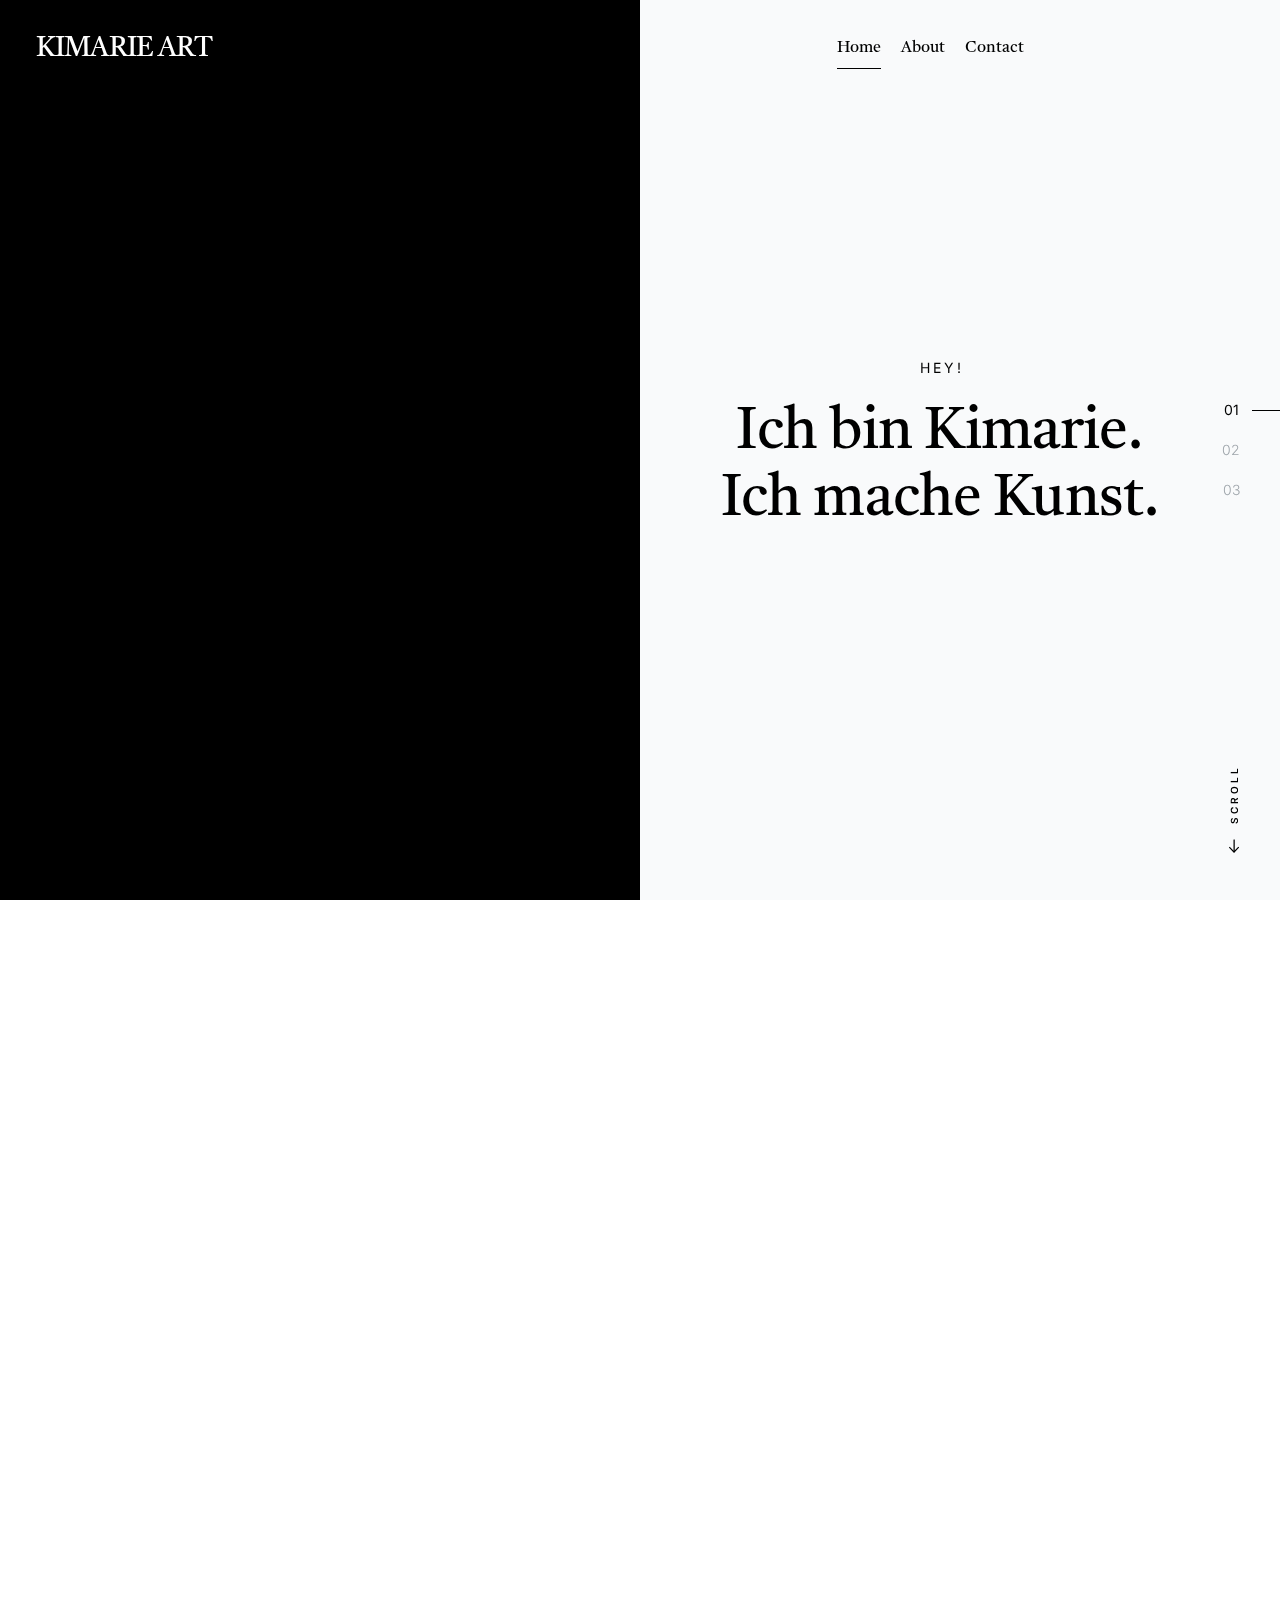
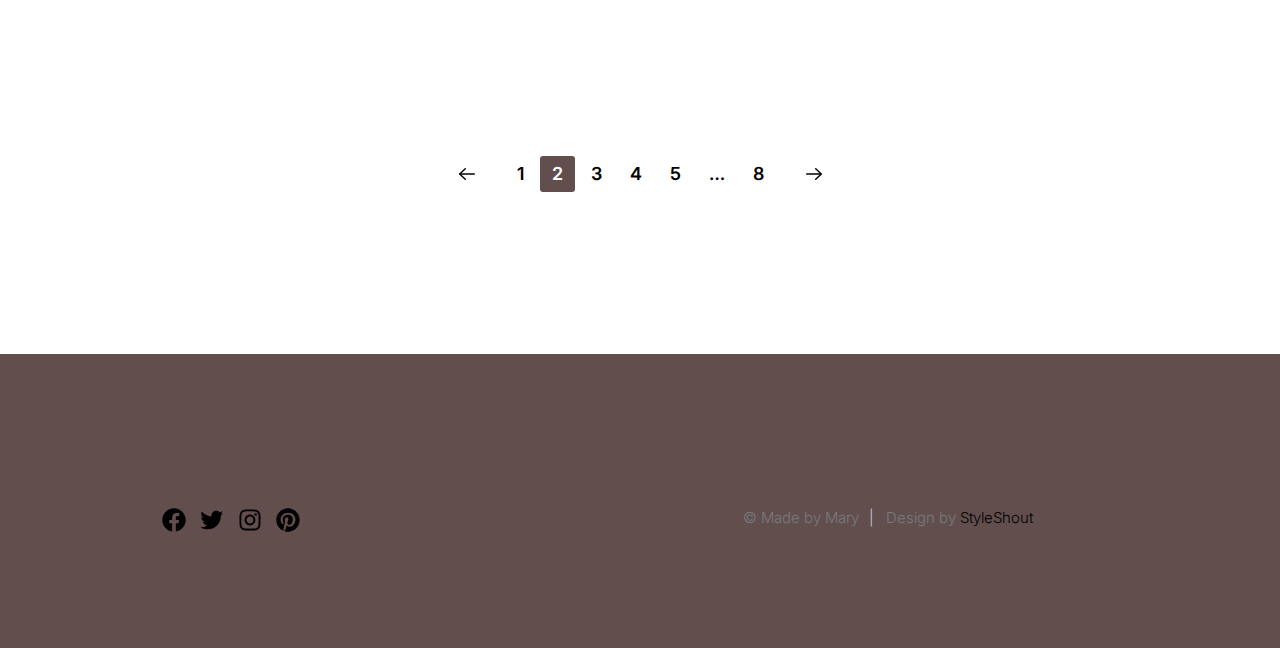
==== index.html @ 153e6ef3 "Initial commit" ====
<!DOCTYPE html>
<html lang="en" class="no-js" >
<head>

    <meta charset="utf-8">
    <meta name="viewport" content="width=device-width, initial-scale=1">
    <title>Kimarie art</title>

    <script>
        document.documentElement.classList.remove('no-js');
        document.documentElement.classList.add('js');
    </script>

    <!-- CSS -->
    <link rel="stylesheet" href="css/vendor.css">
    <link rel="stylesheet" href="css/styles.css">

    <!-- favicons -->
    <link rel="shortcut icon" type="image/x-icon" href="favicon.ico">
    <link rel="apple-touch-icon" sizes="180x180" href="apple-touch-icon.png">
    <link rel="icon" type="image/png" sizes="32x32" href="favicon-32x32.png">
    <link rel="icon" type="image/png" sizes="16x16" href="favicon-16x16.png">
    <link rel="manifest" href="site.webmanifest">

</head>


<body id="top">


    <!-- preloader -->
    <div id="preloader">
        <div id="loader" class="dots-fade">
            <div></div>
            <div></div>
            <div></div>
        </div>
    </div>


    <!-- page wrap  -->
 <div id="page" class="s-pagewrap ss-home"> 


        <!-- # site header   -->
        <header id="masthead" class="s-header">

            <div class="s-header__branding">
                <p class="site-title">
                    <a href="index.html" rel="home">KIMARIE ART</a>
                </p>
            </div>

            <div class="row s-header__navigation">

                <nav class="s-header__nav-wrap">
    
                    <h3 class="s-header__nav-heading">Navigate to</h3>
    
                    <ul class="s-header__nav">
                        <li class="current-menu-item"><a href="index.html" title="">Home</a></li>
                        <li><a href="about.html" title="">About</a></li>
                        <li><a href="contact.html" title="">Contact</a></li>
                    </ul> <!-- end s-header__nav -->

                </nav> <!-- end s-header__nav-wrap -->
    
            </div> <!-- end s-header__navigation -->



            <a class="s-header__menu-toggle" href="#0"><span>Menu</span></a>

        </header> <!-- end s-header -->


        <!-- # site-content
        ================================================== -->
        <section id="content" class="s-content">


            <!-- hero -->
            <div class="hero">

                <div class="hero__slider swiper-container">

                    <div class="swiper-wrapper">
                        <article class="hero__slide swiper-slide">
                            <div class="hero__entry-image" style="background-image: url('images/main-home.jpg');"></div>
                            <div class="hero__entry-text">
                                <div class="hero__entry-text-inner">
                                    <div class="hero__entry-meta">
                                        <span class="cat-links">
                                            <a href="category.html">hey!</a>
                                        </span>
                                    </div>
                                    <h2 class="hero__entry-title">
                                        <a href="single-standard.html">
                                            Ich bin Kimarie. Ich mache Kunst.
                                        </a>
                                    </h2>
                                </div>
                            </div>
                        </article>
                        <article class="hero__slide swiper-slide">
                            <div class="hero__entry-image" style="background-image: url('images/main-home.jpg');"></div>
                            <div class="hero__entry-text">
                                <div class="hero__entry-text-inner">
                                    <div class="hero__entry-meta">
                                        <span class="cat-links">
                                            <a href="category.html">hey!</a>
                                        </span>
                                    </div>
                                    <h2 class="hero__entry-title">
                                        <a href="single-standard.html">
                                            I am Kimarie. <br> I do art.
                                        </a>
                                    </h2>
                                    <!-- <p class="hero__entry-desc">
                                    Voluptas harum sequi rerum quasi quisquam. Est tenetur ut doloribus in aliquid animi nostrum. Tempora 
                                    quibusdam ad nulla. Quis autem possimus dolores est est fugiat saepe vel aut. Earum consequatur.
                                    </p>
                                    <a class="hero__more-link" href="single-standard.html">Read More</a> -->
                                </div>
                            </div>
                        </article>
                        <article class="hero__slide swiper-slide">
                            <div class="hero__entry-image" style="background-image: url('images/main-home.jpg');"></div>
                            <div class="hero__entry-text">
                                <div class="hero__entry-text-inner">
                                    <div class="hero__entry-meta">
                                        <span class="cat-links">
                                            <a href="category.html">Bonjour!</a>
                                        </span>
                                    </div>
                                    <h2 class="hero__entry-title">
                                        <a href="single-standard.html">
                                            Je suis Kimie. <br> Je suis un artiste
                                        </a>
                                    </h2>
                                    <!-- <p class="hero__entry-desc">
                                    Quasi consequatur quia excepturi ullam velit. Repellat velit vel occaecati neque perspiciatis quibusdam nulla. 
                                    Unde et earum. Nostrum nulla optio debitis odio modi. Quis autem possimus dolores est est fugiat saepe vel aut.
                                    </p>
                                    <a class="hero__more-link" href="single-standard.html">Read More</a> -->
                                </div>
                            </div>
                        </article>
                    </div> <!-- swiper-wrapper -->

                    <div class="swiper-pagination"></div>
    
                </div> <!-- end hero slider -->

                <a href="#bricks" class="hero__scroll-down smoothscroll">
                    <svg width="24" height="24" fill="none" viewBox="0 0 24 24">
                        <path stroke="currentColor" stroke-linecap="round" stroke-linejoin="round" stroke-width="1.5" d="M10.25 6.75L4.75 12L10.25 17.25"></path>
                        <path stroke="currentColor" stroke-linecap="round" stroke-linejoin="round" stroke-width="1.5" d="M19.25 12H5"></path>
                    </svg>
                    <span>Scroll</span>
                </a>

            </div> <!-- end hero -->


            <!--  masonry -->
            <div id="bricks" class="bricks">

                <div class="masonry">

                    <div class="bricks-wrapper" data-animate-block>

                        <div class="grid-sizer"></div>

                        <article class="brick entry" data-animate-el>
        
                            <div class="entry__thumb">
                                <a href="single-standard.html" class="thumb-link">
                                    <img src="images/gallery/gallery-1.jpg" 
                                        alt="">
                                </a>
                            </div> <!-- end entry__thumb -->
        
                            <div class="entry__text">
                                <div class="entry__header">
                                    <h1 class="entry__title"><a href="single-standard.html"> Title</a></h1>
                                 </div>
                                <a class="entry__more-link" href="#0">Country, materials, year</a>
                            </div> <!-- end entry__text -->
                        
                        </article> <!-- end article -->


                    </div> <!-- end bricks-wrapper -->

                </div> <!-- end masonry-->


                <!-- pagination -->
                <div class="row pagination">
                    <div class="column lg-12">
                        <nav class="pgn">
                            <ul>
                                <li>
                                    <a class="pgn__prev" href="#0">
                                        <svg width="24" height="24" fill="none" viewBox="0 0 24 24">
                                            <path stroke="currentColor" stroke-linecap="round" stroke-linejoin="round" stroke-width="1.5" d="M10.25 6.75L4.75 12L10.25 17.25"></path>
                                            <path stroke="currentColor" stroke-linecap="round" stroke-linejoin="round" stroke-width="1.5" d="M19.25 12H5"></path>
                                        </svg>
                                    </a>
                                </li>
                                <li><a class="pgn__num" href="#0">1</a></li>
                                <li><span class="pgn__num current">2</span></li>
                                <li><a class="pgn__num" href="#0">3</a></li>
                                <li><a class="pgn__num" href="#0">4</a></li>
                                <li><a class="pgn__num" href="#0">5</a></li>
                                <li><span class="pgn__num dots">…</span></li>
                                <li><a class="pgn__num" href="#0">8</a></li>
                                <li>
                                    <a class="pgn__next" href="#0">
                                        <svg width="24" height="24" fill="none" viewBox="0 0 24 24">
                                            <path stroke="currentColor" stroke-linecap="round" stroke-linejoin="round" stroke-width="1.5" d="M13.75 6.75L19.25 12L13.75 17.25"></path>
                                            <path stroke="currentColor" stroke-linecap="round" stroke-linejoin="round" stroke-width="1.5" d="M19 12H4.75"></path>
                                        </svg>
                                    </a>
                                </li>
                            </ul>
                        </nav> <!-- end pgn -->
                    </div> <!-- end column -->
                </div> <!-- end pagination -->

            </div> <!-- end bricks -->
        </section> <!-- end s-content -->


        <!-- # site-footer
        ================================================== -->
        <footer id="colophon" class="s-footer">
            <div class="row s-footer__bottom">

                <div class="column lg-7 md-6 tab-12">
                    <ul class="s-footer__social">
                        <li>
                            <a href="#0">
                                <svg xmlns="http://www.w3.org/2000/svg" width="24" height="24" viewBox="0 0 24 24" style="fill: rgba(0, 0, 0, 1);transform: ;msFilter:;"><path d="M12.001 2.002c-5.522 0-9.999 4.477-9.999 9.999 0 4.99 3.656 9.126 8.437 9.879v-6.988h-2.54v-2.891h2.54V9.798c0-2.508 1.493-3.891 3.776-3.891 1.094 0 2.24.195 2.24.195v2.459h-1.264c-1.24 0-1.628.772-1.628 1.563v1.875h2.771l-.443 2.891h-2.328v6.988C18.344 21.129 22 16.992 22 12.001c0-5.522-4.477-9.999-9.999-9.999z"></path></svg>
                                <span class="u-screen-reader-text">Facebook</span>
                            </a>
                        </li>
                        <li>
                            <a href="#0">
                                <svg xmlns="http://www.w3.org/2000/svg" width="24" height="24" viewBox="0 0 24 24" style="fill:rgba(0, 0, 0, 1);transform:;-ms-filter:"><path d="M19.633,7.997c0.013,0.175,0.013,0.349,0.013,0.523c0,5.325-4.053,11.461-11.46,11.461c-2.282,0-4.402-0.661-6.186-1.809 c0.324,0.037,0.636,0.05,0.973,0.05c1.883,0,3.616-0.636,5.001-1.721c-1.771-0.037-3.255-1.197-3.767-2.793 c0.249,0.037,0.499,0.062,0.761,0.062c0.361,0,0.724-0.05,1.061-0.137c-1.847-0.374-3.23-1.995-3.23-3.953v-0.05 c0.537,0.299,1.16,0.486,1.82,0.511C3.534,9.419,2.823,8.184,2.823,6.787c0-0.748,0.199-1.434,0.548-2.032 c1.983,2.443,4.964,4.04,8.306,4.215c-0.062-0.3-0.1-0.611-0.1-0.923c0-2.22,1.796-4.028,4.028-4.028 c1.16,0,2.207,0.486,2.943,1.272c0.91-0.175,1.782-0.512,2.556-0.973c-0.299,0.935-0.936,1.721-1.771,2.22 c0.811-0.088,1.597-0.312,2.319-0.624C21.104,6.712,20.419,7.423,19.633,7.997z"></path></svg>
                                <span class="u-screen-reader-text">Twitter</span>
                            </a>
                        </li>
                        <li>
                            <a href="#0">
                                <svg xmlns="http://www.w3.org/2000/svg" width="24" height="24" viewBox="0 0 24 24" style="fill:rgba(0, 0, 0, 1);transform:;-ms-filter:"><path d="M11.999,7.377c-2.554,0-4.623,2.07-4.623,4.623c0,2.554,2.069,4.624,4.623,4.624c2.552,0,4.623-2.07,4.623-4.624 C16.622,9.447,14.551,7.377,11.999,7.377L11.999,7.377z M11.999,15.004c-1.659,0-3.004-1.345-3.004-3.003 c0-1.659,1.345-3.003,3.004-3.003s3.002,1.344,3.002,3.003C15.001,13.659,13.658,15.004,11.999,15.004L11.999,15.004z"></path><circle cx="16.806" cy="7.207" r="1.078"></circle><path d="M20.533,6.111c-0.469-1.209-1.424-2.165-2.633-2.632c-0.699-0.263-1.438-0.404-2.186-0.42 c-0.963-0.042-1.268-0.054-3.71-0.054s-2.755,0-3.71,0.054C7.548,3.074,6.809,3.215,6.11,3.479C4.9,3.946,3.945,4.902,3.477,6.111 c-0.263,0.7-0.404,1.438-0.419,2.186c-0.043,0.962-0.056,1.267-0.056,3.71c0,2.442,0,2.753,0.056,3.71 c0.015,0.748,0.156,1.486,0.419,2.187c0.469,1.208,1.424,2.164,2.634,2.632c0.696,0.272,1.435,0.426,2.185,0.45 c0.963,0.042,1.268,0.055,3.71,0.055s2.755,0,3.71-0.055c0.747-0.015,1.486-0.157,2.186-0.419c1.209-0.469,2.164-1.424,2.633-2.633 c0.263-0.7,0.404-1.438,0.419-2.186c0.043-0.962,0.056-1.267,0.056-3.71s0-2.753-0.056-3.71C20.941,7.57,20.801,6.819,20.533,6.111z M19.315,15.643c-0.007,0.576-0.111,1.147-0.311,1.688c-0.305,0.787-0.926,1.409-1.712,1.711c-0.535,0.199-1.099,0.303-1.67,0.311 c-0.95,0.044-1.218,0.055-3.654,0.055c-2.438,0-2.687,0-3.655-0.055c-0.569-0.007-1.135-0.112-1.669-0.311 c-0.789-0.301-1.414-0.923-1.719-1.711c-0.196-0.534-0.302-1.099-0.311-1.669c-0.043-0.95-0.053-1.218-0.053-3.654 c0-2.437,0-2.686,0.053-3.655c0.007-0.576,0.111-1.146,0.311-1.687c0.305-0.789,0.93-1.41,1.719-1.712 c0.534-0.198,1.1-0.303,1.669-0.311c0.951-0.043,1.218-0.055,3.655-0.055c2.437,0,2.687,0,3.654,0.055 c0.571,0.007,1.135,0.112,1.67,0.311c0.786,0.303,1.407,0.925,1.712,1.712c0.196,0.534,0.302,1.099,0.311,1.669 c0.043,0.951,0.054,1.218,0.054,3.655c0,2.436,0,2.698-0.043,3.654H19.315z"></path></svg>
                                <span class="u-screen-reader-text">Instagram</span>
                            </a>
                        </li>
                        <li>
                            <a href="#0">
                                <svg xmlns="http://www.w3.org/2000/svg" width="24" height="24" viewBox="0 0 24 24" style="fill: rgba(0, 0, 0, 1);transform: ;msFilter:;"><path d="M11.99 2C6.472 2 2 6.473 2 11.99c0 4.232 2.633 7.85 6.35 9.306-.088-.79-.166-2.006.034-2.868.182-.78 1.172-4.966 1.172-4.966s-.299-.599-.299-1.484c0-1.388.805-2.425 1.808-2.425.853 0 1.264.64 1.264 1.407 0 .858-.546 2.139-.827 3.327-.235.994.499 1.805 1.479 1.805 1.775 0 3.141-1.872 3.141-4.575 0-2.392-1.719-4.064-4.173-4.064-2.843 0-4.512 2.132-4.512 4.335 0 .858.331 1.779.744 2.28a.3.3 0 0 1 .069.286c-.076.315-.245.994-.277 1.133-.044.183-.145.222-.335.134-1.247-.581-2.027-2.405-2.027-3.871 0-3.151 2.289-6.045 6.601-6.045 3.466 0 6.159 2.469 6.159 5.77 0 3.444-2.171 6.213-5.184 6.213-1.013 0-1.964-.525-2.29-1.146l-.623 2.374c-.225.868-.834 1.956-1.241 2.62a10 10 0 0 0 2.958.445c5.517 0 9.99-4.473 9.99-9.99S17.507 2 11.99 2"></path></svg>
                                <span class="u-screen-reader-text">Pinterest</span>
                            </a>
                        </li>
                    </ul>
                </div>
                <div class="column lg-5 md-6 tab-12">
                    <div class="ss-copyright">
                        <span>© Made by Mary</span> 
                        <span>Design by <a href="https://www.styleshout.com/">StyleShout</a></span>
                    </div>
                </div>

            </div> <!-- end s-footer__bottom -->
           
            <div class="ss-go-top">
                <a class="smoothscroll" title="Back to Top" href="#top">
                    <svg width="24" height="24" fill="none" viewBox="0 0 24 24">
                        <path stroke="currentColor" stroke-linecap="round" stroke-linejoin="round" stroke-width="1.5" d="M17.25 10.25L12 4.75L6.75 10.25"/>
                        <path stroke="currentColor" stroke-linecap="round" stroke-linejoin="round" stroke-width="1.5" d="M12 19.25V5.75"/>
                    </svg>
                </a>
            </div> <!-- end ss-go-top -->

        </footer><!-- end s-footer -->


    <!-- Java Script
    ================================================== -->
    <script src="js/plugins.js"></script>
    <script src="js/main.js"></script>

</body>
</html>
---- css/vendor.css ----
/* ===================================================================
 * Spurgeon Third-party Stylesheets
 * Template Ver. 1.0.0
 * 08-16-2021
 * -------------------------------------------------------------------
 *
 * TOC:
 * # PrismJS
 * # Swiper 
 *
 * ------------------------------------------------------------------- */


/* ===================================================================
 * # PrismJS 1.20.0
 *   https://prismjs.com/download.html#themes=prism-okaidia&languages=markup+css+clike+javascript+markup-templating+php 
 *   
 *   okaidia theme for JavaScript, CSS and HTML
 *   Loosely based on Monokai textmate theme by http://www.monokai.nl/
 *   @author ocodia
 * ------------------------------------------------------------------- */
code[class*="language-"],
pre[class*="language-"] {
    color           : #f8f8f2;
    background      : none;
    text-shadow     : 0 1px rgba(0, 0, 0, 0.3);
    font-family     : var(--font-mono);
    font-size       : calc(var(--text-size) * 0.9444);
    text-align      : left;
    white-space     : pre;
    word-spacing    : normal;
    word-break      : normal;
    word-wrap       : normal;
    line-height     : var(--vspace-1);
    -moz-tab-size   : 4;
    -o-tab-size     : 4;
    tab-size        : 4;
    -webkit-hyphens : none;
    -moz-hyphens    : none;
    -ms-hyphens     : none;
    hyphens         : none;
}

/* Code blocks */
pre[class*="language-"] {
    padding  : var(--vspace-0_5) 0 var(--vspace-1);
    margin   : var(--vspace-1) 0;
    overflow : auto;
}

:not(pre)>code[class*="language-"],
pre[class*="language-"] {
    background : #272822;
}

/* Inline code */
:not(pre)>code[class*="language-"] {
    padding     : .1em;
    white-space : normal;
}

.token.comment,
.token.prolog,
.token.doctype,
.token.cdata {
    color : slategray;
}

.token.punctuation {
    color : #f8f8f2;
}

.token.namespace {
    opacity : .7;
}

.token.property,
.token.tag,
.token.constant,
.token.symbol,
.token.deleted {
    color : #f92672;
}

.token.boolean,
.token.number {
    color : #ae81ff;
}

.token.selector,
.token.attr-name,
.token.string,
.token.char,
.token.builtin,
.token.inserted {
    color : #a6e22e;
}

.token.operator,
.token.entity,
.token.url,
.language-css .token.string,
.style .token.string,
.token.variable {
    color : #f8f8f2;
}

.token.atrule,
.token.attr-value,
.token.function,
.token.class-name {
    color : #e6db74;
}

.token.keyword {
    color : #66d9ef;
}

.token.regex,
.token.important {
    color : #fd971f;
}

.token.important,
.token.bold {
    font-weight : bold;
}

.token.italic {
    font-style : italic;
}

.token.entity {
    cursor : help;
}


/* ===================================================================
 * # Swiper 6.4.5
 *   Most modern mobile touch slider and framework with hardware accelerated transitions
 *   https://swiperjs.com
 *
 *   Copyright 2014-2020 Vladimir Kharlampidi
 *
 *   Released under the MIT License
 *
 *   Released on: December 18, 2020
 * ------------------------------------------------------------------- */
@font-face {
    font-family : "swiper-icons";
    src         : url("data:application/font-woff;charset=utf-8;base64, [base64]//wADZ2x5ZgAAAywAAADMAAAD2MHtryVoZWFkAAABbAAAADAAAAA2E2+eoWhoZWEAAAGcAAAAHwAAACQC9gDzaG10eAAAAigAAAAZAAAArgJkABFsb2NhAAAC0AAAAFoAAABaFQAUGG1heHAAAAG8AAAAHwAAACAAcABAbmFtZQAAA/gAAAE5AAACXvFdBwlwb3N0AAAFNAAAAGIAAACE5s74hXjaY2BkYGAAYpf5Hu/j+W2+MnAzMYDAzaX6QjD6/4//Bxj5GA8AuRwMYGkAPywL13jaY2BkYGA88P8Agx4j+/8fQDYfA1AEBWgDAIB2BOoAeNpjYGRgYNBh4GdgYgABEMnIABJzYNADCQAACWgAsQB42mNgYfzCOIGBlYGB0YcxjYGBwR1Kf2WQZGhhYGBiYGVmgAFGBiQQkOaawtDAoMBQxXjg/wEGPcYDDA4wNUA2CCgwsAAAO4EL6gAAeNpj2M0gyAACqxgGNWBkZ2D4/wMA+xkDdgAAAHjaY2BgYGaAYBkGRgYQiAHyGMF8FgYHIM3DwMHABGQrMOgyWDLEM1T9/w8UBfEMgLzE////P/5//f/V/xv+r4eaAAeMbAxwIUYmIMHEgKYAYjUcsDAwsLKxc3BycfPw8jEQA/[base64]/uznmfPFBNODM2K7MTQ45YEAZqGP81AmGGcF3iPqOop0r1SPTaTbVkfUe4HXj97wYE+yNwWYxwWu4v1ugWHgo3S1XdZEVqWM7ET0cfnLGxWfkgR42o2PvWrDMBSFj/IHLaF0zKjRgdiVMwScNRAoWUoH78Y2icB/yIY09An6AH2Bdu/UB+yxopYshQiEvnvu0dURgDt8QeC8PDw7Fpji3fEA4z/PEJ6YOB5hKh4dj3EvXhxPqH/SKUY3rJ7srZ4FZnh1PMAtPhwP6fl2PMJMPDgeQ4rY8YT6Gzao0eAEA409DuggmTnFnOcSCiEiLMgxCiTI6Cq5DZUd3Qmp10vO0LaLTd2cjN4fOumlc7lUYbSQcZFkutRG7g6JKZKy0RmdLY680CDnEJ+UMkpFFe1RN7nxdVpXrC4aTtnaurOnYercZg2YVmLN/d/gczfEimrE/fs/bOuq29Zmn8tloORaXgZgGa78yO9/cnXm2BpaGvq25Dv9S4E9+5SIc9PqupJKhYFSSl47+Qcr1mYNAAAAeNptw0cKwkAAAMDZJA8Q7OUJvkLsPfZ6zFVERPy8qHh2YER+3i/BP83vIBLLySsoKimrqKqpa2hp6+jq6RsYGhmbmJqZSy0sraxtbO3sHRydnEMU4uR6yx7JJXveP7WrDycAAAAAAAH//wACeNpjYGRgYOABYhkgZgJCZgZNBkYGLQZtIJsFLMYAAAw3ALgAeNolizEKgDAQBCchRbC2sFER0YD6qVQiBCv/H9ezGI6Z5XBAw8CBK/m5iQQVauVbXLnOrMZv2oLdKFa8Pjuru2hJzGabmOSLzNMzvutpB3N42mNgZGBg4GKQYzBhYMxJLMlj4GBgAYow/P/PAJJhLM6sSoWKfWCAAwDAjgbRAAB42mNgYGBkAIIbCZo5IPrmUn0hGA0AO8EFTQAA") format("woff");
    font-weight : 400;
    font-style  : normal;
}

:root {
    --swiper-theme-color : #007aff;
}

.swiper-container {
    margin-left  : auto;
    margin-right : auto;
    position     : relative;
    overflow     : hidden;
    list-style   : none;
    padding      : 0;
    /* Fix of Webkit flickering */
    z-index      : 1;
}

.swiper-container-vertical>.swiper-wrapper {
    flex-direction : column;
}

.swiper-wrapper {
    position            : relative;
    width               : 100%;
    height              : 100%;
    z-index             : 1;
    display             : flex;
    transition-property : transform;
    box-sizing          : content-box;
}

.swiper-container-android .swiper-slide,
.swiper-wrapper {
    transform : translate3d(0px, 0, 0);
}

.swiper-container-multirow>.swiper-wrapper {
    flex-wrap : wrap;
}

.swiper-container-multirow-column>.swiper-wrapper {
    flex-wrap      : wrap;
    flex-direction : column;
}

.swiper-container-free-mode>.swiper-wrapper {
    transition-timing-function : ease-out;
    margin                     : 0 auto;
}

.swiper-slide {
    flex-shrink         : 0;
    width               : 100%;
    height              : 100%;
    position            : relative;
    transition-property : transform;
}

.swiper-slide-invisible-blank {
    visibility : hidden;
}

/* Auto Height */
.swiper-container-autoheight,
.swiper-container-autoheight .swiper-slide {
    height : auto;
}

.swiper-container-autoheight .swiper-wrapper {
    align-items         : flex-start;
    transition-property : transform, height;
}

/* 3D Effects */
.swiper-container-3d {
    perspective : 1200px;
}

.swiper-container-3d .swiper-wrapper,
.swiper-container-3d .swiper-slide,
.swiper-container-3d .swiper-slide-shadow-left,
.swiper-container-3d .swiper-slide-shadow-right,
.swiper-container-3d .swiper-slide-shadow-top,
.swiper-container-3d .swiper-slide-shadow-bottom,
.swiper-container-3d .swiper-cube-shadow {
    transform-style : preserve-3d;
}

.swiper-container-3d .swiper-slide-shadow-left,
.swiper-container-3d .swiper-slide-shadow-right,
.swiper-container-3d .swiper-slide-shadow-top,
.swiper-container-3d .swiper-slide-shadow-bottom {
    position       : absolute;
    left           : 0;
    top            : 0;
    width          : 100%;
    height         : 100%;
    pointer-events : none;
    z-index        : 10;
}

.swiper-container-3d .swiper-slide-shadow-left {
    background-image : linear-gradient(to left, rgba(0, 0, 0, 0.5), rgba(0, 0, 0, 0));
}

.swiper-container-3d .swiper-slide-shadow-right {
    background-image : linear-gradient(to right, rgba(0, 0, 0, 0.5), rgba(0, 0, 0, 0));
}

.swiper-container-3d .swiper-slide-shadow-top {
    background-image : linear-gradient(to top, rgba(0, 0, 0, 0.5), rgba(0, 0, 0, 0));
}

.swiper-container-3d .swiper-slide-shadow-bottom {
    background-image : linear-gradient(to bottom, rgba(0, 0, 0, 0.5), rgba(0, 0, 0, 0));
}

/* CSS Mode */
.swiper-container-css-mode>.swiper-wrapper {
    overflow           : auto;
    scrollbar-width    : none;
    /* For Firefox */
    -ms-overflow-style : none;
    /* For Internet Explorer and Edge */
}

.swiper-container-css-mode>.swiper-wrapper::-webkit-scrollbar {
    display : none;
}

.swiper-container-css-mode>.swiper-wrapper>.swiper-slide {
    scroll-snap-align : start start;
}

.swiper-container-horizontal.swiper-container-css-mode>.swiper-wrapper {
    scroll-snap-type : x mandatory;
}

.swiper-container-vertical.swiper-container-css-mode>.swiper-wrapper {
    scroll-snap-type : y mandatory;
}

:root {
    --swiper-navigation-size   : 44px;
    /*
    --swiper-navigation-color  : var(--swiper-theme-color);
    */
}

.swiper-button-prev,
.swiper-button-next {
    position        : absolute;
    top             : 50%;
    width           : calc(var(--swiper-navigation-size) / 44 * 27);
    height          : var(--swiper-navigation-size);
    margin-top      : calc(-1 * var(--swiper-navigation-size) / 2);
    z-index         : 10;
    cursor          : pointer;
    display         : flex;
    align-items     : center;
    justify-content : center;
    color           : var(--swiper-navigation-color, var(--swiper-theme-color));
}

.swiper-button-prev.swiper-button-disabled,
.swiper-button-next.swiper-button-disabled {
    opacity        : 0.35;
    cursor         : auto;
    pointer-events : none;
}

.swiper-button-prev:after,
.swiper-button-next:after {
    font-family    : swiper-icons;
    font-size      : var(--swiper-navigation-size);
    text-transform : none !important;
    letter-spacing : 0;
    text-transform : none;
    font-variant   : initial;
    line-height    : 1;
}

.swiper-button-prev,
.swiper-container-rtl .swiper-button-next {
    left  : 10px;
    right : auto;
}

.swiper-button-prev:after,
.swiper-container-rtl .swiper-button-next:after {
    content : "prev";
}

.swiper-button-next,
.swiper-container-rtl .swiper-button-prev {
    right : 10px;
    left  : auto;
}

.swiper-button-next:after,
.swiper-container-rtl .swiper-button-prev:after {
    content : "next";
}

.swiper-button-prev.swiper-button-white,
.swiper-button-next.swiper-button-white {
    --swiper-navigation-color : #ffffff;
}

.swiper-button-prev.swiper-button-black,
.swiper-button-next.swiper-button-black {
    --swiper-navigation-color : #000000;
}

.swiper-button-lock {
    display : none;
}

:root {
    /*
    --swiper-pagination-color: var(--swiper-theme-color);
    */
}

.swiper-pagination {
    position   : absolute;
    text-align : center;
    transition : 300ms opacity;
    transform  : translate3d(0, 0, 0);
    z-index    : 10;
}

.swiper-pagination.swiper-pagination-hidden {
    opacity : 0;
}

/* Common Styles */
.swiper-pagination-fraction,
.swiper-pagination-custom,
.swiper-container-horizontal>.swiper-pagination-bullets {
    bottom : 10px;
    left   : 0;
    width  : 100%;
}

/* Bullets */
.swiper-pagination-bullets-dynamic {
    overflow  : hidden;
    font-size : 0;
}

.swiper-pagination-bullets-dynamic .swiper-pagination-bullet {
    transform : scale(0.33);
    position  : relative;
}

.swiper-pagination-bullets-dynamic .swiper-pagination-bullet-active {
    transform : scale(1);
}

.swiper-pagination-bullets-dynamic .swiper-pagination-bullet-active-main {
    transform : scale(1);
}

.swiper-pagination-bullets-dynamic .swiper-pagination-bullet-active-prev {
    transform : scale(0.66);
}

.swiper-pagination-bullets-dynamic .swiper-pagination-bullet-active-prev-prev {
    transform : scale(0.33);
}

.swiper-pagination-bullets-dynamic .swiper-pagination-bullet-active-next {
    transform : scale(0.66);
}

.swiper-pagination-bullets-dynamic .swiper-pagination-bullet-active-next-next {
    transform : scale(0.33);
}

.swiper-pagination-bullet {
    width         : 8px;
    height        : 8px;
    display       : inline-block;
    border-radius : 100%;
    background    : #000;
    opacity       : 0.2;
}

button.swiper-pagination-bullet {
    border             : none;
    margin             : 0;
    padding            : 0;
    box-shadow         : none;
    -webkit-appearance : none;
    -moz-appearance    : none;
    appearance         : none;
}

.swiper-pagination-clickable .swiper-pagination-bullet {
    cursor : pointer;
}

.swiper-pagination-bullet-active {
    opacity    : 1;
    background : var(--swiper-pagination-color, var(--swiper-theme-color));
}

.swiper-container-vertical>.swiper-pagination-bullets {
    right     : 10px;
    top       : 50%;
    transform : translate3d(0px, -50%, 0);
}

.swiper-container-vertical>.swiper-pagination-bullets .swiper-pagination-bullet {
    margin  : 6px 0;
    display : block;
}

.swiper-container-vertical>.swiper-pagination-bullets.swiper-pagination-bullets-dynamic {
    top       : 50%;
    transform : translateY(-50%);
    width     : 8px;
}

.swiper-container-vertical>.swiper-pagination-bullets.swiper-pagination-bullets-dynamic .swiper-pagination-bullet {
    display    : inline-block;
    transition : 200ms transform, 200ms top;
}

.swiper-container-horizontal>.swiper-pagination-bullets .swiper-pagination-bullet {
    margin : 0 4px;
}

.swiper-container-horizontal>.swiper-pagination-bullets.swiper-pagination-bullets-dynamic {
    left        : 50%;
    transform   : translateX(-50%);
    white-space : nowrap;
}

.swiper-container-horizontal>.swiper-pagination-bullets.swiper-pagination-bullets-dynamic .swiper-pagination-bullet {
    transition : 200ms transform, 200ms left;
}

.swiper-container-horizontal.swiper-container-rtl>.swiper-pagination-bullets-dynamic .swiper-pagination-bullet {
    transition : 200ms transform, 200ms right;
}

/* Progress */
.swiper-pagination-progressbar {
    background : rgba(0, 0, 0, 0.25);
    position   : absolute;
}

.swiper-pagination-progressbar .swiper-pagination-progressbar-fill {
    background       : var(--swiper-pagination-color, var(--swiper-theme-color));
    position         : absolute;
    left             : 0;
    top              : 0;
    width            : 100%;
    height           : 100%;
    transform        : scale(0);
    transform-origin : left top;
}

.swiper-container-rtl .swiper-pagination-progressbar .swiper-pagination-progressbar-fill {
    transform-origin : right top;
}

.swiper-container-horizontal>.swiper-pagination-progressbar,
.swiper-container-vertical>.swiper-pagination-progressbar.swiper-pagination-progressbar-opposite {
    width  : 100%;
    height : 4px;
    left   : 0;
    top    : 0;
}

.swiper-container-vertical>.swiper-pagination-progressbar,
.swiper-container-horizontal>.swiper-pagination-progressbar.swiper-pagination-progressbar-opposite {
    width  : 4px;
    height : 100%;
    left   : 0;
    top    : 0;
}

.swiper-pagination-white {
    --swiper-pagination-color : #ffffff;
}

.swiper-pagination-black {
    --swiper-pagination-color : #000000;
}

.swiper-pagination-lock {
    display : none;
}

/* Scrollbar */
.swiper-scrollbar {
    border-radius    : 10px;
    position         : relative;
    -ms-touch-action : none;
    background       : rgba(0, 0, 0, 0.1);
}

.swiper-container-horizontal>.swiper-scrollbar {
    position : absolute;
    left     : 1%;
    bottom   : 3px;
    z-index  : 50;
    height   : 5px;
    width    : 98%;
}

.swiper-container-vertical>.swiper-scrollbar {
    position : absolute;
    right    : 3px;
    top      : 1%;
    z-index  : 50;
    width    : 5px;
    height   : 98%;
}

.swiper-scrollbar-drag {
    height        : 100%;
    width         : 100%;
    position      : relative;
    background    : rgba(0, 0, 0, 0.5);
    border-radius : 10px;
    left          : 0;
    top           : 0;
}

.swiper-scrollbar-cursor-drag {
    cursor : move;
}

.swiper-scrollbar-lock {
    display : none;
}

.swiper-zoom-container {
    width           : 100%;
    height          : 100%;
    display         : flex;
    justify-content : center;
    align-items     : center;
    text-align      : center;
}

.swiper-zoom-container>img,
.swiper-zoom-container>svg,
.swiper-zoom-container>canvas {
    max-width  : 100%;
    max-height : 100%;
    object-fit : contain;
}

.swiper-slide-zoomed {
    cursor : move;
}

/* Preloader */
:root {
    /*
    --swiper-preloader-color: var(--swiper-theme-color);
    */
}

.swiper-lazy-preloader {
    width            : 42px;
    height           : 42px;
    position         : absolute;
    left             : 50%;
    top              : 50%;
    margin-left      : -21px;
    margin-top       : -21px;
    z-index          : 10;
    transform-origin : 50%;
    animation        : swiper-preloader-spin 1s infinite linear;
    box-sizing       : border-box;
    border           : 4px solid var(--swiper-preloader-color, var(--swiper-theme-color));
    border-radius    : 50%;
    border-top-color : transparent;
}

.swiper-lazy-preloader-white {
    --swiper-preloader-color : #fff;
}

.swiper-lazy-preloader-black {
    --swiper-preloader-color : #000;
}

@keyframes swiper-preloader-spin {
    100% {
        transform : rotate(360deg);
    }
}

/* a11y */
.swiper-container .swiper-notification {
    position       : absolute;
    left           : 0;
    top            : 0;
    pointer-events : none;
    opacity        : 0;
    z-index        : -1000;
}

.swiper-container-fade.swiper-container-free-mode .swiper-slide {
    transition-timing-function : ease-out;
}

.swiper-container-fade .swiper-slide {
    pointer-events      : none;
    transition-property : opacity;
}

.swiper-container-fade .swiper-slide .swiper-slide {
    pointer-events : none;
}

.swiper-container-fade .swiper-slide-active,
.swiper-container-fade .swiper-slide-active .swiper-slide-active {
    pointer-events : auto;
}

.swiper-container-cube {
    overflow : visible;
}

.swiper-container-cube .swiper-slide {
    pointer-events              : none;
    -webkit-backface-visibility : hidden;
    backface-visibility         : hidden;
    z-index                     : 1;
    visibility                  : hidden;
    transform-origin            : 0 0;
    width                       : 100%;
    height                      : 100%;
}

.swiper-container-cube .swiper-slide .swiper-slide {
    pointer-events : none;
}

.swiper-container-cube.swiper-container-rtl .swiper-slide {
    transform-origin : 100% 0;
}

.swiper-container-cube .swiper-slide-active,
.swiper-container-cube .swiper-slide-active .swiper-slide-active {
    pointer-events : auto;
}

.swiper-container-cube .swiper-slide-active,
.swiper-container-cube .swiper-slide-next,
.swiper-container-cube .swiper-slide-prev,
.swiper-container-cube .swiper-slide-next+.swiper-slide {
    pointer-events : auto;
    visibility     : visible;
}

.swiper-container-cube .swiper-slide-shadow-top,
.swiper-container-cube .swiper-slide-shadow-bottom,
.swiper-container-cube .swiper-slide-shadow-left,
.swiper-container-cube .swiper-slide-shadow-right {
    z-index                     : 0;
    -webkit-backface-visibility : hidden;
    backface-visibility         : hidden;
}

.swiper-container-cube .swiper-cube-shadow {
    position       : absolute;
    left           : 0;
    bottom         : 0px;
    width          : 100%;
    height         : 100%;
    background     : #000;
    opacity        : 0.6;
    -webkit-filter : blur(50px);
    filter         : blur(50px);
    z-index        : 0;
}

.swiper-container-flip {
    overflow : visible;
}

.swiper-container-flip .swiper-slide {
    pointer-events              : none;
    -webkit-backface-visibility : hidden;
    backface-visibility         : hidden;
    z-index                     : 1;
}

.swiper-container-flip .swiper-slide .swiper-slide {
    pointer-events : none;
}

.swiper-container-flip .swiper-slide-active,
.swiper-container-flip .swiper-slide-active .swiper-slide-active {
    pointer-events : auto;
}

.swiper-container-flip .swiper-slide-shadow-top,
.swiper-container-flip .swiper-slide-shadow-bottom,
.swiper-container-flip .swiper-slide-shadow-left,
.swiper-container-flip .swiper-slide-shadow-right {
    z-index                     : 0;
    -webkit-backface-visibility : hidden;
    backface-visibility         : hidden;
}
---- css/styles.css ----
/* =================================================================== 
 * Spurgeon Main Stylesheet
 * Template Ver. 1.0.0
 * 08-15-2021
 * ------------------------------------------------------------------
 *
 * TOC:
 * # SETTINGS
 *      ## fonts
 *      ## colors
 *      ## spacing and typescale
 *      ## grid variables
 * # NORMALIZE
 * # BASE SETUP
 * # GRID
 *      ## large screen devices 
 *      ## medium screen devices 
 *      ## tablet devices 
 *      ## mobile devices 
 *      ## small screen devices 
 *      ## additional column stackpoints 
 * # UTILITY CLASSES
 * # TYPOGRAPHY 
 *      ## base type styles
 *      ## additional typography & helper classes
 *      ## lists
 *      ## spacing
 * # PRELOADER 
 *      ## page loaded
 * # FORM 
 *      ## style placeholder text
 *      ## change autocomplete styles in Chrome
 * # BUTTONS
 * # TABLE
 * # COMPONENTS
 *      ## pagination 
 *      ## alert box 
 *      ## skillbars 
 *      ## stats tabs
 * # PROJECT-WIDE SHARED STYLES
 *      ## fade in up effect
 *      ## media classes
 *      ## swiper overrides
 *      ## bricks masonry 
 *      ## masonry entries 
 * # PAGE WRAP
 * # SITE HEADER
 *      ## branding
 *      ## main navigation
 *      ## mobile menu toggle
 *      ## header-search
 *      ## close button for search 
 *      ## search triggers
 * # HERO
 *      ## hero slider
 *      ## hero scroll down
 *      ## slide transitions
 * # SITE CONTENT
 *      ## pageheader
 * # FOOTER
 *      ## subscription form
 *      ## footer social
 *      ## copyright
 *      ## go top
 * # BLOG STYLES 
 *      ## blog comments 
 *
 * ------------------------------------------------------------------ */


/* ===================================================================
 * # SETTINGS
 *
 *
 * ------------------------------------------------------------------- */

/* ------------------------------------------------------------------- 
 * ## fonts 
 * ------------------------------------------------------------------- */
@import url("https://fonts.googleapis.com/css2?family=Castoro:ital@0;1&family=Inter:wght@300;400;500;600;700&display=swap");

:root {
    --font-1    : "Inter", sans-serif;
    --font-2    : "Castoro", serif;

    /* monospace
    */
    --font-mono : Consolas, "Andale Mono", Courier, "Courier New", monospace;
}

/* ------------------------------------------------------------------- 
 * ## colors
 * ------------------------------------------------------------------- */
:root {

    /* color-1(#04776F)
     * color-2(#DD614A)
     */
    --color-1                      : hsla(176, 93%, 24%, 1);
    --color-2                      : hsla(9, 68%, 58%, 1);

    /* theme color variations
     */
    --color-1-lighter              : hsla(176, 93%, 44%, 1);
    --color-1-light                : hsla(176, 93%, 34%, 1);
    --color-1-dark                 : hsla(176, 93%, 14%, 1);
    --color-1-darker               : hsla(176, 93%, 8%, 1);
    --color-2-lighter              : hsla(9, 68%, 78%, 1);
    --color-2-light                : hsla(9, 68%, 68%, 1);
    --color-2-dark                 : hsla(9, 68%, 48%, 1);
    --color-2-darker               : hsla(9, 68%, 38%, 1);

    /* feedback colors
     * color-error(#ffd1d2), color-success(#c8e675), 
     * color-info(#d7ecfb), color-notice(#fff099)
     */
    --color-error                  : hsla(359, 100%, 91%, 1);
    --color-success                : hsla(76, 69%, 68%, 1);
    --color-info                   : hsla(205, 82%, 91%, 1);
    --color-notice                 : hsla(51, 100%, 80%, 1);
    --color-error-content          : hsla(359, 50%, 50%, 1);
    --color-success-content        : hsla(76, 29%, 28%, 1);
    --color-info-content           : hsla(205, 32%, 31%, 1);
    --color-notice-content         : hsla(51, 30%, 30%, 1);

    /* shades 
     * generated using 
     * Tint & Shade Generator 
     * (https://maketintsandshades.com/)
     */
    --color-black                  : #000000;
    --color-gray-19                : #141415;
    --color-gray-18                : #27292a;
    --color-gray-17                : #3b3d40;
    --color-gray-16                : #4f5255;
    --color-gray-15                : #63676a;
    --color-gray-14                : #767b7f;
    --color-gray-13                : #8a9094;
    --color-gray-12                : #9ea4aa;
    --color-gray-11                : #b1b9bf;
    --color-gray-10                : #c5cdd4;
    --color-gray-9                 : #cbd2d8;
    --color-gray-8                 : #d1d7dd;
    --color-gray-7                 : #d6dce1;
    --color-gray-6                 : #dce1e5;
    --color-gray-5                 : #e2e6ea;
    --color-gray-4                 : #e8ebee;
    --color-gray-3                 : #eef0f2;
    --color-gray-2                 : #f3f5f6;
    --color-gray-1                 : #f9fafb;
    --color-white                  : #ffffff;

    /* text
     */
    --color-text                   : var(--color-black);
    --color-text-dark              : var(--color-black);
    --color-text-light             : var(--color-gray-15);
    --color-placeholder            : var(--color-gray-13);

    /* buttons
     */
    --color-btn                    : var(--color-gray-5);
    --color-btn-text               : var(--color-black);
    --color-btn-hover              : var(--color-gray-7);
    --color-btn-hover-text         : var(--color-black);
    --color-btn-primary            : var(--color-black);
    --color-btn-primary-text       : var(--color-white);
    --color-btn-primary-hover      : var(--color-1);
    --color-btn-primary-hover-text : var(--color-white);
    --color-btn-stroke             : var(--color-black);
    --color-btn-stroke-text        : var(--color-black);
    --color-btn-stroke-hover       : var(--color-black);
    --color-btn-stroke-hover-text  : var(--color-white);

    /* preloader
     */
    --color-preloader-bg           : white;
    --color-loader                 : black;
    --color-loader-light           : rgba(0, 0, 0, 0.1);

    /* others
     */
    --color-body                   : white;
    --color-border                 : rgba(0, 0, 0, .08);
    --border-radius                : 3px;
}

/* ------------------------------------------------------------------- 
 * ## spacing and typescale
 * ------------------------------------------------------------------- */
:root {

    /* spacing
     * base font size: 18px 
     * vertical space unit : 32px
     */
    --base-size        : 62.5%;
    --multiplier       : 1;
    --base-font-size   : calc(1.8rem * var(--multiplier));
    --space            : calc(3.2rem * var(--multiplier));

    /* vertical spacing 
     */
    --vspace-0_125     : calc(0.125 * var(--space));
    --vspace-0_25      : calc(0.25 * var(--space));
    --vspace-0_375     : calc(0.375 * var(--space));
    --vspace-0_5       : calc(0.5 * var(--space));
    --vspace-0_625     : calc(0.625 * var(--space));
    --vspace-0_75      : calc(0.75 * var(--space));
    --vspace-0_875     : calc(0.875 * var(--space));
    --vspace-1         : calc(var(--space));
    --vspace-1_25      : calc(1.25 * var(--space));
    --vspace-1_5       : calc(1.5 * var(--space));
    --vspace-1_75      : calc(1.75 * var(--space));
    --vspace-2         : calc(2 * var(--space));
    --vspace-2_5       : calc(2.5 * var(--space));
    --vspace-3         : calc(3 * var(--space));
    --vspace-3_5       : calc(3.5 * var(--space));
    --vspace-4         : calc(4 * var(--space));
    --vspace-4_5       : calc(4.5 * var(--space));
    --vspace-5         : calc(5 * var(--space));

    /* type scale
     * ratio 1         :2 | base: 18px
     * -------------------------------------------------------
     *
     * --text-display-3 = (77.40px)
     * --text-display-2 = (64.50px)
     * --text-display-1 = (53.75px)
     * --text-xxxl      = (44.79px)
     * --text-xxl       = (37.32px)
     * --text-xl        = (31.10px)
     * --text-lg        = (25.92px)
     * --text-md        = (21.60px)
     * --text-size      = (18.00px) BASE
     * --text-sm        = (15.00px)
     * --text-xs        = (12.50px)
     *
     * ---------------------------------------------------------
     */
    --text-scale-ratio : 1.2;
    --text-size        : var(--base-font-size);
    --text-xs          : calc((var(--text-size) / var(--text-scale-ratio)) / var(--text-scale-ratio));
    --text-sm          : calc(var(--text-xs) * var(--text-scale-ratio));
    --text-md          : calc(var(--text-sm) * var(--text-scale-ratio) * var(--text-scale-ratio));
    --text-lg          : calc(var(--text-md) * var(--text-scale-ratio));
    --text-xl          : calc(var(--text-lg) * var(--text-scale-ratio));
    --text-xxl         : calc(var(--text-xl) * var(--text-scale-ratio));
    --text-xxxl        : calc(var(--text-xxl) * var(--text-scale-ratio));
    --text-display-1   : calc(var(--text-xxxl) * var(--text-scale-ratio));
    --text-display-2   : calc(var(--text-display-1) * var(--text-scale-ratio));
    --text-display-3   : calc(var(--text-display-2) * var(--text-scale-ratio));

    /* default button height
     */
    --vspace-btn       : var(--vspace-2);
}

/* on mobile devices below 600px, change the value of '--multiplier' 
 * to adjust the values of base font size and vertical space unit.
 */
@media screen and (max-width: 600px) {
    :root {
        --multiplier : .9375;
    }
}

/* ------------------------------------------------------------------- 
 * ## grid variables
 * ------------------------------------------------------------------- */
:root {

    /* widths for rows and containers
     */
    --width-full     : 100%;
    --width-max      : 1200px;
    --width-wide     : 1400px;
    --width-wider    : 1600px;
    --width-widest   : 1800px;
    --width-narrow   : 1000px;
    --width-narrower : 800px;
    --width-grid-max : var(--width-max);

    /* gutter
     */
    --gutter         : 2rem;
}

/* on medium screen devices
 */
@media screen and (max-width: 1200px) {
    :root {
        --gutter : 1.8rem;
    }
}

/* on mobile devices
 */
@media screen and (max-width: 600px) {
    :root {
        --gutter : 1rem;
    }
}


/* ====================================================================
 * # NORMALIZE
 *
 *
 * --------------------------------------------------------------------
 * normalize.css v8.0.1 | MIT License |
 * github.com/necolas/normalize.css
 * -------------------------------------------------------------------- */
html {
    line-height              : 1.15;
    -webkit-text-size-adjust : 100%;
}

body {
    margin : 0;
}

main {
    display : block;
}

h1 {
    font-size : 2em;
    margin    : 0.67em 0;
}

hr {
    box-sizing : content-box;
    height     : 0;
    overflow   : visible;
}

pre {
    font-family : monospace, monospace;
    font-size   : 1em;
}

a {
    background-color : transparent;
}

abbr[title] {
    border-bottom   : none;
    text-decoration : underline;
    text-decoration : underline dotted;
}

b,
strong {
    font-weight : bolder;
}

code,
kbd,
samp {
    font-family : monospace, monospace;
    font-size   : 1em;
}

small {
    font-size : 80%;
}

sub,
sup {
    font-size      : 75%;
    line-height    : 0;
    position       : relative;
    vertical-align : baseline;
}

sub {
    bottom : -0.25em;
}

sup {
    top : -0.5em;
}

img {
    border-style : none;
}

button,
input,
optgroup,
select,
textarea {
    font-family : inherit;
    font-size   : 100%;
    line-height : 1.15;
    margin      : 0;
}

button,
input {
    overflow : visible;
}

button,
select {
    text-transform : none;
}

button,
[type="button"],
[type="reset"],
[type="submit"] {
    -webkit-appearance : button;
}

button::-moz-focus-inner,
[type="button"]::-moz-focus-inner,
[type="reset"]::-moz-focus-inner,
[type="submit"]::-moz-focus-inner {
    border-style : none;
    padding      : 0;
}

button:-moz-focusring,
[type="button"]:-moz-focusring,
[type="reset"]:-moz-focusring,
[type="submit"]:-moz-focusring {
    outline : 1px dotted ButtonText;
}

fieldset {
    padding : 0.35em 0.75em 0.625em;
}

legend {
    box-sizing  : border-box;
    color       : inherit;
    display     : table;
    max-width   : 100%;
    padding     : 0;
    white-space : normal;
}

progress {
    vertical-align : baseline;
}

textarea {
    overflow : auto;
}

[type="checkbox"],
[type="radio"] {
    box-sizing : border-box;
    padding    : 0;
}

[type="number"]::-webkit-inner-spin-button,
[type="number"]::-webkit-outer-spin-button {
    height : auto;
}

[type="search"] {
    -webkit-appearance : textfield;
    outline-offset     : -2px;
}

[type="search"]::-webkit-search-decoration {
    -webkit-appearance : none;
}

::-webkit-file-upload-button {
    -webkit-appearance : button;
    font               : inherit;
}

details {
    display : block;
}

summary {
    display : list-item;
}

template {
    display : none;
}

[hidden] {
    display : none;
}


/* ===================================================================
 * # BASE SETUP
 *
 *
 * ------------------------------------------------------------------- */
html {
    font-size  : var(--base-size);
    box-sizing : border-box;
}

*,
*::before,
*::after {
    box-sizing : inherit;
}

html,
body {
    height : 100%;
}

body {
    background-color            : var(--color-body);

    -webkit-overflow-scrolling  : touch;
    -webkit-text-size-adjust    : 100%;
    -webkit-tap-highlight-color : rgba(0, 0, 0, 0);
    -webkit-font-smoothing      : antialiased;
    -moz-osx-font-smoothing     : grayscale;
}

p {
    font-size      : inherit;
    text-rendering : optimizeLegibility;
}

a {
    text-decoration : none;
}

svg,
img,
video {
    max-width : 100%;
    height    : auto;
}

pre {
    overflow : auto;
}

div,
dl,
dt,
dd,
ul,
ol,
li,
h1,
h2,
h3,
h4,
h5,
h6,
pre,
form,
p,
blockquote,
th,
td {
    margin  : 0;
    padding : 0;
}

input[type="email"],
input[type="number"],
input[type="search"],
input[type="text"],
input[type="tel"],
input[type="url"],
input[type="password"],
textarea {
    -webkit-appearance : none;
    -moz-appearance    : none;
    appearance         : none;
}


/* ===================================================================
 * # GRID v4.0.0
 *
 *
 *   -----------------------------------------------------------------
 * - Grid breakpoints are based on MAXIMUM WIDTH media queries, 
 *   meaning they apply to that one breakpoint and ALL THOSE BELOW IT.
 * - Grid columns without a specified width will automatically layout 
 *   as equal width columns.
 *
 * - BLOCK GRID columns(columns inside BLOCK GRID containers) are 
 *   equally-sized columns define at parent/row level. 
 *   A BLOCK GRID container's class attribute value begins with "block-".
 *
 * ------------------------------------------------------------------- */

/* row 
 */
.row {
    width     : 92%;
    max-width : var(--width-grid-max);
    margin    : 0 auto;
    display   : flex;
    flex-flow : row wrap;
}

.row .row {
    width        : auto;
    max-width    : none;
    margin-left  : calc(var(--gutter) * -1);
    margin-right : calc(var(--gutter) * -1);
}

/* column
 */
.column {
    display : block;
    flex    : 1 1 0%;
    padding : 0 var(--gutter);
}

.collapse>.column,
.column.collapse {
    padding : 0;
}

/* row utility classes
 */
.row.row-wrap {
    flex-wrap : wrap;
}

.row.row-nowrap {
    flex-wrap : nowrap;
}

.row.row-y-top {
    align-items : flex-start;
}

.row.row-y-bottom {
    align-items : flex-end;
}

.row.row-y-center {
    align-items : center;
}

.row.row-stretch {
    align-items : stretch;
}

.row.row-baseline {
    align-items : baseline;
}

.row.row-x-left {
    justify-content : flex-start;
}

.row.row-x-right {
    justify-content : flex-end;
}

.row.row-x-center {
    justify-content : center;
}

/* --------------------------------------------------------------------
 * ## large screen devices 
 * -------------------------------------------------------------------- */
.lg-1 {
    flex  : none;
    width : 8.33333%;
}

.lg-2 {
    flex  : none;
    width : 16.66667%;
}

.lg-3 {
    flex  : none;
    width : 25%;
}

.lg-4 {
    flex  : none;
    width : 33.33333%;
}

.lg-5 {
    flex  : none;
    width : 41.66667%;
}

.lg-6 {
    flex  : none;
    width : 50%;
}

.lg-7 {
    flex  : none;
    width : 58.33333%;
}

.lg-8 {
    flex  : none;
    width : 66.66667%;
}

.lg-9 {
    flex  : none;
    width : 75%;
}

.lg-10 {
    flex  : none;
    width : 83.33333%;
}

.lg-11 {
    flex  : none;
    width : 91.66667%;
}

.lg-12 {
    flex  : none;
    width : 100%;
}

.block-lg-one-eight>.column {
    flex  : none;
    width : 12.5%;
}

.block-lg-one-sixth>.column {
    flex  : none;
    width : 16.66667%;
}

.block-lg-one-fifth>.column {
    flex  : none;
    width : 20%;
}

.block-lg-one-fourth>.column {
    flex  : none;
    width : 25%;
}

.block-lg-one-third>.column {
    flex  : none;
    width : 33.33333%;
}

.block-lg-one-half>.column {
    flex  : none;
    width : 50%;
}

.block-lg-whole>.column {
    flex  : none;
    width : 100%;
}

/* --------------------------------------------------------------------
 * ## medium screen devices 
 * -------------------------------------------------------------------- */
@media screen and (max-width: 1200px) {
    .md-1 {
        flex  : none;
        width : 8.33333%;
    }

    .md-2 {
        flex  : none;
        width : 16.66667%;
    }

    .md-3 {
        flex  : none;
        width : 25%;
    }

    .md-4 {
        flex  : none;
        width : 33.33333%;
    }

    .md-5 {
        flex  : none;
        width : 41.66667%;
    }

    .md-6 {
        flex  : none;
        width : 50%;
    }

    .md-7 {
        flex  : none;
        width : 58.33333%;
    }

    .md-8 {
        flex  : none;
        width : 66.66667%;
    }

    .md-9 {
        flex  : none;
        width : 75%;
    }

    .md-10 {
        flex  : none;
        width : 83.33333%;
    }

    .md-11 {
        flex  : none;
        width : 91.66667%;
    }

    .md-12 {
        flex  : none;
        width : 100%;
    }

    .block-md-one-eight>.column {
        flex  : none;
        width : 12.5%;
    }

    .block-md-one-sixth>.column {
        flex  : none;
        width : 16.66667%;
    }

    .block-md-one-fifth>.column {
        flex  : none;
        width : 20%;
    }

    .block-md-one-fourth>.column {
        flex  : none;
        width : 25%;
    }

    .block-md-one-third>.column {
        flex  : none;
        width : 33.33333%;
    }

    .block-md-one-half>.column {
        flex  : none;
        width : 50%;
    }

    .block-md-whole>.column {
        flex  : none;
        width : 100%;
    }

    .hide-on-md {
        display : none;
    }
}

/* --------------------------------------------------------------------
 * ## tablet devices 
 * -------------------------------------------------------------------- */
@media screen and (max-width: 800px) {
    .tab-1 {
        flex  : none;
        width : 8.33333%;
    }

    .tab-2 {
        flex  : none;
        width : 16.66667%;
    }

    .tab-3 {
        flex  : none;
        width : 25%;
    }

    .tab-4 {
        flex  : none;
        width : 33.33333%;
    }

    .tab-5 {
        flex  : none;
        width : 41.66667%;
    }

    .tab-6 {
        flex  : none;
        width : 50%;
    }

    .tab-7 {
        flex  : none;
        width : 58.33333%;
    }

    .tab-8 {
        flex  : none;
        width : 66.66667%;
    }

    .tab-9 {
        flex  : none;
        width : 75%;
    }

    .tab-10 {
        flex  : none;
        width : 83.33333%;
    }

    .tab-11 {
        flex  : none;
        width : 91.66667%;
    }

    .tab-12 {
        flex  : none;
        width : 100%;
    }

    .block-tab-one-eight>.column {
        flex  : none;
        width : 12.5%;
    }

    .block-tab-one-sixth>.column {
        flex  : none;
        width : 16.66667%;
    }

    .block-tab-one-fifth>.column {
        flex  : none;
        width : 20%;
    }

    .block-tab-one-fourth>.column {
        flex  : none;
        width : 25%;
    }

    .block-tab-one-third>.column {
        flex  : none;
        width : 33.33333%;
    }

    .block-tab-one-half>.column {
        flex  : none;
        width : 50%;
    }

    .block-tab-whole>.column {
        flex  : none;
        width : 100%;
    }

    .hide-on-tab {
        display : none;
    }
}

/* --------------------------------------------------------------------
 * ## mobile devices 
 * -------------------------------------------------------------------- */
@media screen and (max-width: 600px) {
    .row {
        width         : 100%;
        padding-left  : 6vw;
        padding-right : 6vw;
    }

    .row .row {
        padding-left  : 0;
        padding-right : 0;
    }

    .mob-1 {
        flex  : none;
        width : 8.33333%;
    }

    .mob-2 {
        flex  : none;
        width : 16.66667%;
    }

    .mob-3 {
        flex  : none;
        width : 25%;
    }

    .mob-4 {
        flex  : none;
        width : 33.33333%;
    }

    .mob-5 {
        flex  : none;
        width : 41.66667%;
    }

    .mob-6 {
        flex  : none;
        width : 50%;
    }

    .mob-7 {
        flex  : none;
        width : 58.33333%;
    }

    .mob-8 {
        flex  : none;
        width : 66.66667%;
    }

    .mob-9 {
        flex  : none;
        width : 75%;
    }

    .mob-10 {
        flex  : none;
        width : 83.33333%;
    }

    .mob-11 {
        flex  : none;
        width : 91.66667%;
    }

    .mob-12 {
        flex  : none;
        width : 100%;
    }

    .block-mob-one-eight>.column {
        flex  : none;
        width : 12.5%;
    }

    .block-mob-one-sixth>.column {
        flex  : none;
        width : 16.66667%;
    }

    .block-mob-one-fifth>.column {
        flex  : none;
        width : 20%;
    }

    .block-mob-one-fourth>.column {
        flex  : none;
        width : 25%;
    }

    .block-mob-one-third>.column {
        flex  : none;
        width : 33.33333%;
    }

    .block-mob-one-half>.column {
        flex  : none;
        width : 50%;
    }

    .block-mob-whole>.column {
        flex  : none;
        width : 100%;
    }

    .hide-on-mob {
        display : none;
    }
}

/* --------------------------------------------------------------------
 * ## small screen devices 
 * --------------------------------------------------------------------*/

/* stack columns on small screen devices
 */
@media screen and (max-width: 400px) {
    .row .row {
        margin-left  : 0;
        margin-right : 0;
    }

    .block-stack>.column,
    .column {
        flex         : none;
        width        : 100%;
        margin-left  : 0;
        margin-right : 0;
        padding      : 0;
    }

    .hide-on-sm {
        display : none;
    }
}

/* --------------------------------------------------------------------
 * ## additional column stackpoints 
 * -------------------------------------------------------------------- */
@media screen and (max-width: 1000px) {

    .stack-on-1000,
    .block-stack-on-1000>.column {
        flex         : none;
        width        : 100%;
        margin-left  : 0;
        margin-right : 0;
    }
}

@media screen and (max-width: 700px) {

    .stack-on-700,
    .block-stack-on-700>.column {
        flex         : none;
        width        : 100%;
        margin-left  : 0;
        margin-right : 0;
    }
}

@media screen and (max-width: 550px) {

    .stack-on-550,
    .block-stack-on-550>.column {
        flex         : none;
        width        : 100%;
        margin-left  : 0;
        margin-right : 0;
    }
}


/* ===================================================================
 * # UTILITY CLASSES
 *
 *
 * ------------------------------------------------------------------- */

/* flex item alignment classes
 */
.u-flexitem-center {
    margin     : auto;
    align-self : center;
}

.u-flexitem-left {
    margin-right : auto;
    align-self   : center;
}

.u-flexitem-right {
    margin-left : auto;
    align-self  : center;
}

.u-flexitem-x-center {
    margin-right : auto;
    margin-left  : auto;
}

.u-flexitem-x-left {
    margin-right : auto;
}

.u-flexitem-x-right {
    margin-left : auto;
}

.u-flexitem-y-center {
    align-self : center;
}

.u-flexitem-y-top {
    align-self : flex-start;
}

.u-flexitem-y-bottom {
    align-self : flex-end;
}

/* misc helper classes
 */
.u-screen-reader-text {
    clip      : rect(1px, 1px, 1px, 1px);
    clip-path : inset(50%);
    height    : 1px;
    width     : 1px;
    margin    : -1px;
    overflow  : hidden;
    padding   : 0;
    border    : 0;
    position  : absolute;
    word-wrap : normal !important;
}

.u-clearfix:after {
    content : "";
    display : table;
    clear   : both;
}

.u-hidden {
    display : none;
}

.u-invisible {
    visibility : hidden;
}

.u-antialiased {
    -webkit-font-smoothing  : antialiased;
    -moz-osx-font-smoothing : grayscale;
}

.u-overflow-hidden {
    overflow : hidden;
}

.u-remove-top {
    margin-top : 0;
}

.u-remove-bottom {
    margin-bottom : 0;
}

.u-add-half-bottom {
    margin-bottom : var(--vspace-0_5);
}

.u-add-bottom {
    margin-bottom : var(--vspace-1);
}

.u-no-border {
    border : none;
}

.u-fullwidth {
    width : 100%;
}

.u-pull-left {
    float : left;
}

.u-pull-right {
    float : right;
}


/* ===================================================================
 * # TYPOGRAPHY 
 *
 *
 * ------------------------------------------------------------------- 
 * type scale - ratio 1:2 | base: 18px
 * -------------------------------------------------------------------
 *
 * --text-display-3 = (77.40px)
 * --text-display-2 = (64.50px)
 * --text-display-1 = (53.75px)
 * --text-xxxl      = (44.79px)
 * --text-xxl       = (37.32px)
 * --text-xl        = (31.10px)
 * --text-lg        = (25.92px)
 * --text-md        = (21.60px)
 * --text-size      = (18.00px) BASE
 * --text-sm        = (15.00px)
 * --text-xs        = (12.50px)
 *
 * -------------------------------------------------------------------- */

/* --------------------------------------------------------------------
 * ## base type styles
 * -------------------------------------------------------------------- */
body {
    font-family : var(--font-1);
    font-size   : var(--base-font-size);
    font-weight : 400;
    line-height : var(--vspace-1);
    color       : var(--color-text);
}

/* links
 */
a {
    color      : var(--color-1);
    transition : all 0.3s ease-in-out;
}

a:focus,
a:hover,
a:active {
    color : var(--color-2);
}

a:hover,
a:active {
    outline : 0;
}

/* headings
 */
h1,
h2,
h3,
h4,
h5,
h6,
.h1,
.h2,
.h3,
.h4,
.h5,
.h6 {
    font-family            : var(--font-2);
    font-weight            : 400;
    color                  : var(--color-text-dark);
    font-variant-ligatures : common-ligatures;
    text-rendering         : optimizeLegibility;
}

h1,
.h1 {
    margin-top    : var(--vspace-2_5);
    margin-bottom : var(--vspace-0_75);
}

h2,
.h2,
h3,
.h3,
h4,
.h4 {
    margin-top    : var(--vspace-2);
    margin-bottom : var(--vspace-0_75);
}

h5,
.h5,
h6,
.h6 {
    margin-top    : var(--vspace-1_75);
    margin-bottom : var(--vspace-0_5);
}

h1,
.h1 {
    font-size      : var(--text-display-2);
    line-height    : calc(2.25 * var(--space));
    letter-spacing : -.01em;
}

@media screen and (max-width: 500px) {

    h1,
    .h1 {
        font-size   : var(--text-display-1);
        line-height : calc(1.875 * var(--space));
    }
}

h2,
.h2 {
    font-size   : var(--text-xxl);
    line-height : calc(1.375 * var(--space));
}

h3,
.h3 {
    font-size   : var(--text-xl);
    line-height : calc(1.125 * var(--space));
}

h4,
.h4 {
    font-size   : var(--text-lg);
    line-height : var(--vspace-1);
}

h5,
.h5 {
    font-size   : var(--text-md);
    line-height : var(--vspace-0_875);
}

h6,
.h6 {
    font-family    : var(--font-1);
    font-weight    : 600;
    font-size      : var(--text-sm);
    line-height    : var(--vspace-0_75);
    text-transform : uppercase;
    letter-spacing : .3rem;
}

/* emphasis, italic,
 * strong, bold and small text
 */
em,
i,
strong,
b {
    font-size   : inherit;
    line-height : inherit;
}

em,
i {
    font-style : italic;
}

strong,
b {
    font-weight : 600;
}

small {
    font-size   : 80%;
    font-weight : 400;
    line-height : var(--vspace-0_5);
}

/* blockquotes
 */
blockquote {
    margin      : 0 0 var(--vspace-1) 0;
    padding     : var(--vspace-1) var(--vspace-1_5);
    border-left : 2px solid var(--color-text-dark);
    position    : relative;
}

blockquote p {
    font-family : var(--font-1);
    font-weight : 400;
    font-size   : var(--text-lg);
    font-style  : normal;
    line-height : var(--vspace-1_25);
    color       : var(--color-text-dark);
    padding     : 0;
}

blockquote cite {
    display     : block;
    font-family : var(--font-1);
    font-weight : 400;
    font-size   : var(--text-sm);
    line-height : var(--vspace-0_75);
    font-style  : normal;
}

blockquote cite:before {
    content : "\2014 \0020";
}

blockquote cite,
blockquote cite a,
blockquote cite a:visited {
    color  : var(--color-text-light);
    border : none;
}

@media screen and (max-width: 500px) {
    blockquote {
        padding : var(--vspace-0_75) var(--vspace-0_75);
    }

    blockquote p {
        font-size   : var(--text-md);
        line-height : var(--vspace-1);
    }
}

/* figures
 */
figure img,
p img {
    margin         : 0;
    vertical-align : bottom;
}

figure {
    display      : block;
    margin-left  : 0;
    margin-right : 0;
}

figure img+figcaption {
    margin-top : var(--vspace-1);
}

figcaption {
    /* font-style: italic; */
    font-size     : var(--text-sm);
    text-align    : center;
    margin-bottom : 0;
}

/* preformatted, code
 */
var,
kbd,
samp,
code,
pre {
    font-family : var(--font-mono);
}

pre {
    padding    : var(--vspace-0_75) var(--vspace-1) var(--vspace-1);
    background : var(--color-gray-6);
    overflow-x : auto;
}

code {
    font-size     : var(--text-sm);
    line-height   : 1.6rem;
    margin        : 0 .2rem;
    padding       : calc(((var(--vspace-1) - 1.6rem) / 2) - .1rem) calc(.8rem - .1rem);
    white-space   : nowrap;
    background    : var(--color-gray-6);
    border        : 1px solid var(--color-gray-10);
    color         : var(--color-text-dark);
    border-radius : 3px;
}

pre>code {
    display     : block;
    white-space : pre;
    line-height : var(--vspace-1);
    padding     : 0;
    margin      : 0;
    border      : none;
}

/* deleted text, abbreviation,
 * & mark text
 */
del {
    text-decoration : line-through;
}

abbr {
    font-family    : var(--font-1);
    font-weight    : 600;
    font-variant   : small-caps;
    text-transform : lowercase;
    letter-spacing : .1em;
}

abbr[title],
dfn[title] {
    border-bottom   : 1px dotted;
    cursor          : help;
    text-decoration : none;
}

mark {
    background : var(--color-1-lighter);
    color      : var(--color-black);
}

/* horizontal rule
 */
hr {
    border       : solid var(--color-border);
    border-width : .1rem 0 0;
    clear        : both;
    margin       : var(--vspace-2) 0 calc(var(--vspace-2) - 1px);
    height       : 0;
}

hr.fancy {
    border     : none;
    margin     : var(--vspace-2) 0;
    height     : var(--vspace-1);
    text-align : center;
}

hr.fancy::before {
    content        : "*****";
    letter-spacing : .3em;
}

/* --------------------------------------------------------------------
 * ## additional typography & helper classes
 * -------------------------------------------------------------------- */
.lead,
.attention-getter {
    font-family : var(--font-1);
    font-weight : 300;
    font-size   : var(--text-md);
    line-height : var(--vspace-1_25);
    color       : var(--color-text-light);
}

@media screen and (max-width: 500px) {

    .lead,
    .attention-getter {
        font-size   : calc(var(--text-size) * 1.0556);
        line-height : calc(1.125 * var(--space));
    }
}

@media screen and (max-width: 400px) {

    .lead,
    .attention-getter {
        font-size   : var(--text-size);
        line-height : var(--vspace-1);
    }
}

.pull-quote {
    position   : relative;
    padding    : 0;
    margin-top : 0;
    text-align : center;
}

.pull-quote blockquote {
    border      : none;
    margin      : 0 auto;
    max-width   : 62rem;
    padding-top : var(--vspace-2_5);
    position    : relative;
}

.pull-quote blockquote p {
    font-weight : 400;
    color       : var(--color-text-dark);
}

.pull-quote blockquote:before {
    content           : "";
    display           : block;
    height            : var(--vspace-1);
    width             : var(--vspace-1);
    background-repeat : no-repeat;
    background        : center center;
    background-size   : contain;
    /* background-image  : url(../images/icons/icon-quote.svg); */
    transform         : translate(-50%, 0, 0);
    position          : absolute;
    top               : var(--vspace-1);
    left              : 50%;
}

.drop-cap:first-letter {
    float          : left;
    font-family    : var(--font-1);
    font-weight    : 700;
    font-size      : calc(3 * var(--space));
    line-height    : 1;
    padding        : 0 0.125em 0 0;
    text-transform : uppercase;
    background     : transparent;
    color          : var(--color-text-dark);
}

.text-center {
    text-align : center;
}

.text-left {
    text-align : left;
}

.text-right {
    text-align : right;
}

/* --------------------------------------------------------------------
 * ## lists
 * -------------------------------------------------------------------- */
ol {
    list-style : decimal;
}

ul {
    list-style : disc;
}

li {
    display : list-item;
}

ol,
ul {
    margin-left : 1.6rem;
}

ul li {
    padding-left : .4rem;
}

ul ul,
ul ol,
ol ol,
ol ul {
    margin : 1.6rem 0 1.6rem 1.6rem;
}

ul.disc li {
    display    : list-item;
    list-style : none;
    padding    : 0 0 0 .8rem;
    position   : relative;
}

ul.disc li::before {
    content        : "";
    display        : inline-block;
    width          : 8px;
    height         : 8px;
    border-radius  : 50%;
    background     : var(--color-1);
    position       : absolute;
    left           : -.9em;
    top            : 11px;
    vertical-align : middle;
}

dt {
    margin : 0;
    color  : var(--color-1);
}

dd {
    margin : 0 0 0 2rem;
}

/* definition list line style 
 */
.lining dt,
.lining dd {
    display : inline;
    margin  : 0;
}

.lining dt+dt:before,
.lining dd+dt:before {
    content     : "\A";
    white-space : pre;
}

.lining dd+dd:before {
    content : ", ";
}

.lining dd+dd:before {
    content : ", ";
}

.lining dd:before {
    content     : ": ";
    margin-left : -0.2em;
}

/* definition list dictionary style 
 */
.dictionary-style dt {
    display       : inline;
    counter-reset : definitions;
}

.dictionary-style dt+dt:before {
    content     : ", ";
    margin-left : -0.2em;
}

.dictionary-style dd {
    display           : block;
    counter-increment : definitions;
}

.dictionary-style dd:before {
    content : counter(definitions, decimal) ". ";
}

/* --------------------------------------------------------------------
 * ## spacing
 * -------------------------------------------------------------------- */
fieldset,
button,
.btn {
    margin-bottom : var(--vspace-0_5);
}

input,
textarea,
select,
pre,
blockquote,
figure,
figcaption,
table,
p,
ul,
ol,
dl,
form,
img,
.video-container,
.ss-custom-select {
    margin-bottom : var(--vspace-1);
}


/* ===================================================================
 * # PRELOADER 
 * 
 * 
 * -------------------------------------------------------------------
 * - markup:
 *
 * <div id="preloader">
 *     <div id="loader" class="dots-fade">
 *         <div></div>
 *         <div></div>
 *         <div></div>
 *     </div>
 * </div>
 *
 * - loader class:
 * <dots-fade | dots-jump | dots-pulse>
 *
 * ------------------------------------------------------------------- */
#preloader {
    position        : fixed;
    display         : flex;
    flex-flow       : row wrap;
    justify-content : center;
    align-items     : center;
    background      : var(--color-preloader-bg);
    z-index         : 500;
    height          : 100vh;
    width           : 100%;
    opacity         : 1;
    overflow        : hidden;
}

.no-js #preloader {
    display : none;
}

#loader {
    position : relative;
    width    : 4px;
    height   : 4px;
    padding  : 0;
    display  : inline-block;
}

#loader>div {
    content       : "";
    background    : var(--color-loader);
    width         : 4px;
    height        : 4px;
    position      : absolute;
    top           : 0;
    left          : 0;
    border-radius : 50%;
}

#loader>div:nth-of-type(1) {
    left : 15px;
}

#loader>div:nth-of-type(3) {
    left : -15px;
}

/* dots jump */
.dots-jump>div {
    -webkit-animation : dots-jump 1.2s infinite ease;
    animation         : dots-jump 1.2s infinite ease;
    animation-delay   : 0.2s;
}

.dots-jump>div:nth-of-type(1) {
    animation-delay : 0.4s;
}

.dots-jump>div:nth-of-type(3) {
    animation-delay : 0s;
}

@-webkit-keyframes dots-jump {
    0% {
        top : 0;
    }

    40% {
        top : -6px;
    }

    80% {
        top : 0;
    }
}

@keyframes dots-jump {
    0% {
        top : 0;
    }

    40% {
        top : -6px;
    }

    80% {
        top : 0;
    }
}

/* dots fade */
.dots-fade>div {
    -webkit-animation : dots-fade 1.6s infinite ease;
    animation         : dots-fade 1.6s infinite ease;
    animation-delay   : 0.4s;
}

.dots-fade>div:nth-of-type(1) {
    animation-delay : 0.8s;
}

.dots-fade>div:nth-of-type(3) {
    animation-delay : 0s;
}

@-webkit-keyframes dots-fade {
    0% {
        opacity : 1;
    }

    40% {
        opacity : 0.2;
    }

    80% {
        opacity : 1;
    }
}

@keyframes dots-fade {
    0% {
        opacity : 1;
    }

    40% {
        opacity : 0.2;
    }

    80% {
        opacity : 1;
    }
}

/* dots pulse */
.dots-pulse>div {
    -webkit-animation : dots-pulse 1.2s infinite ease;
    animation         : dots-pulse 1.2s infinite ease;
    animation-delay   : 0.2s;
}

.dots-pulse>div:nth-of-type(1) {
    animation-delay : 0.4s;
}

.dots-pulse>div:nth-of-type(3) {
    animation-delay : 0s;
}

@-webkit-keyframes dots-pulse {
    0% {
        -webkit-transform : scale(1);
        transform         : scale(1);
    }

    40% {
        -webkit-transform : scale(1.1);
        transform         : scale(1.3);
    }

    80% {
        -webkit-transform : scale(1);
        transform         : scale(1);
    }
}

@keyframes dots-pulse {
    0% {
        transform : scale(1);
    }

    40% {
        transform : scale(1.3);
    }

    80% {
        transform : scale(1);
    }
}

/* ------------------------------------------------------------------- 
 * ## page loaded
 * ------------------------------------------------------------------- */
.ss-loaded #preloader {
    opacity    : 0;
    visibility : hidden;
    transition : all .6s .9s ease-in-out;
}

.ss-loaded #preloader #loader {
    opacity    : 0;
    transition : opacity .6s ease-in-out;
}


/* ===================================================================
 * # FORM 
 *
 *
 * ------------------------------------------------------------------- */
fieldset {
    border  : none;
    padding : 0;
}

input[type="email"],
input[type="number"],
input[type="search"],
input[type="text"],
input[type="tel"],
input[type="url"],
input[type="password"],
textarea,
select {
    --input-height      : var(--vspace-2);
    --input-line-height : var(--vspace-1);
    --input-vpadding    : calc(((var(--input-height) - var(--input-line-height)) / 2) - 1px);
    display             : block;
    height              : var(--input-height);
    padding             : var(--input-vpadding) calc(2.4rem - 1px);
    border              : 0;
    outline             : 0;
    color               : var(--color-placeholder);
    font-family         : var(--font-1);
    font-size           : var(--text-sm);
    font-size           : calc(var(--text-size) * 0.8889);
    line-height         : var(--input-line-height);
    max-width           : 100%;
    background-color    : var(--color-gray-3);
    border              : 1px solid transparent;
    transition          : all .3s ease-in-out;
    border-radius       : var(--border-radius);
}

.ss-custom-select {
    position : relative;
    padding  : 0;
}

.ss-custom-select select {
    -webkit-appearance : none;
    -moz-appearance    : none;
    appearance         : none;
    text-indent        : 0.01px;
    text-overflow      : '';
    margin             : 0;
    vertical-align     : middle;
}

.ss-custom-select select option {
    padding-left  : 2rem;
    padding-right : 2rem;
}

.ss-custom-select select::-ms-expand {
    display : none;
}

.ss-custom-select::after {
    border-bottom    : 2px solid black;
    border-right     : 2px solid black;
    content          : '';
    display          : block;
    height           : 8px;
    width            : 8px;
    margin-top       : -7px;
    pointer-events   : none;
    position         : absolute;
    right            : 2.4rem;
    top              : 50%;
    transition       : all 0.15s ease-in-out;
    transform-origin : 66% 66%;
    transform        : rotate(45deg);
}

textarea {
    min-height : calc(8 * var(--space));
}

input[type="email"]:focus,
input[type="number"]:focus,
input[type="search"]:focus,
input[type="text"]:focus,
input[type="tel"]:focus,
input[type="url"]:focus,
input[type="password"]:focus,
textarea:focus,
select:focus {
    color            : var(--color-black);
    background-color : white;
    box-shadow       : 0 0 5px var(--color-1);
    border           : 1px solid var(--color-1-light);
}

label,
legend {
    font-family   : var(--font-1);
    font-weight   : 600;
    font-size     : var(--text-sm);
    line-height   : var(--vspace-0_5);
    margin-bottom : var(--vspace-0_5);
    color         : var(--color-text-dark);
    display       : block;
}

input[type="checkbox"],
input[type="radio"] {
    display : inline;
}

label>.label-text {
    display     : inline-block;
    margin-left : 1rem;
    font-family : var(--font-1);
    line-height : inherit;
}

label>input[type="checkbox"],
label>input[type="radio"] {
    margin   : 0;
    position : relative;
    top      : 2px;
}

/* ------------------------------------------------------------------- 
 * ## style placeholder text
 * ------------------------------------------------------------------- */
::-webkit-input-placeholder {
    /* WebKit, Blink, Edge */
    color : var(--color-placeholder);
}

:-moz-placeholder {
    /* Mozilla Firefox 4 to 18 */
    color   : var(--color-placeholder);
    opacity : 1;
}

::-moz-placeholder {
    /* Mozilla Firefox 19+ */
    color   : var(--color-placeholder);
    opacity : 1;
}

:-ms-input-placeholder {
    /* Internet Explorer 10-11 */
    color : var(--color-placeholder);
}

::-ms-input-placeholder {
    /* Microsoft Edge */
    color : var(--color-placeholder);
}

::placeholder {
    /* Most modern browsers support this now. */
    color : var(--color-placeholder);
}

/* ------------------------------------------------------------------- 
 * ## change autocomplete styles in Chrome
 * ------------------------------------------------------------------- */
input:-webkit-autofill,
input:-webkit-autofill:hover,
input:-webkit-autofill:focus,
textarea:-webkit-autofill,
textarea:-webkit-autofill:hover,
textarea:-webkit-autofill:focus,
select:-webkit-autofill,
select:-webkit-autofill:hover,
select:-webkit-autofill:focus {
    -webkit-text-fill-color : var(--color-1);
    transition              : background-color 5000s ease-in-out 0s;
}


/* ===================================================================
 * # BUTTONS
 *
 *
 * ------------------------------------------------------------------- */
.btn,
button,
input[type="submit"],
input[type="reset"],
input[type="button"] {
    --btn-height            : var(--vspace-btn);
    display                 : inline-block;
    font-family             : var(--font-1);
    font-weight             : 600;
    font-size               : var(--text-xs);
    text-transform          : uppercase;
    letter-spacing          : .35em;
    height                  : var(--btn-height);
    line-height             : calc(var(--btn-height) - 4px);
    padding                 : 0 3.6rem;
    margin                  : 0 0.4rem var(--vspace-0_5) 0;
    color                   : var(--color-btn-text);
    text-decoration         : none;
    text-align              : center;
    white-space             : nowrap;
    cursor                  : pointer;
    transition              : all .3s;
    border-radius           : var(--border-radius);
    background-color        : var(--color-btn);
    border                  : 2px solid var(--color-btn);
    -webkit-font-smoothing  : antialiased;
    -moz-osx-font-smoothing : grayscale;
}

.btn:focus,
button:focus,
input[type="submit"]:focus,
input[type="reset"]:focus,
input[type="button"]:focus,
.btn:hover,
button:hover,
input[type="submit"]:hover,
input[type="reset"]:hover,
input[type="button"]:hover {
    background-color : var(--color-btn-hover);
    border-color     : var(--color-btn-hover);
    color            : var(--color-btn-hover-text);
    outline          : 0;
}

/* button primary
 */
.btn.btn--primary,
button.btn--primary,
input[type="submit"].btn--primary,
input[type="reset"].btn--primary,
input[type="button"].btn--primary {
    background   : var(--color-btn-primary);
    border-color : var(--color-btn-primary);
    color        : var(--color-btn-primary-text);
}

.btn.btn--primary:focus,
button.btn--primary:focus,
input[type="submit"].btn--primary:focus,
input[type="reset"].btn--primary:focus,
input[type="button"].btn--primary:focus,
.btn.btn--primary:hover,
button.btn--primary:hover,
input[type="submit"].btn--primary:hover,
input[type="reset"].btn--primary:hover,
input[type="button"].btn--primary:hover {
    background   : var(--color-btn-primary-hover);
    border-color : var(--color-btn-primary-hover);
    color        : var(--color-btn-primary-hover-text);
}

/* button modifiers
 */
.btn.u-fullwidth,
button.u-fullwidth {
    width        : 100%;
    margin-right : 0;
}

.btn--small,
button.btn--small {
    --btn-height : calc(var(--vspace-btn) - 1.6rem);
}

.btn--medium,
button.btn--medium {
    --btn-height : calc(var(--vspace-btn) + .8rem);
}

.btn--large,
button.btn--large {
    --btn-height : calc(var(--vspace-btn) + 1.6rem);
}

.btn--stroke,
button.btn--stroke {
    background  : transparent !important;
    font-weight : 700;
    border      : 2px solid var(--color-btn-stroke);
    color       : var(--color-btn-stroke-text);
}

.btn--stroke:focus,
button.btn--stroke:focus,
.btn--stroke:hover,
button.btn--stroke:hover {
    background : var(--color-btn-stroke-hover) !important;
    border     : 2px solid var(--color-btn-stroke-hover);
    color      : var(--color-btn-stroke-hover-text);
}

.btn--pill,
button.btn--pill {
    padding-left  : 3.2rem !important;
    padding-right : 3.2rem !important;
    border-radius : 1000px !important;
}


/* ===================================================================
 * # TABLE
 *
 *
 * ------------------------------------------------------------------- */
table {
    border-width    : 0;
    width           : 100%;
    max-width       : 100%;
    font-family     : var(--font-1);
    border-collapse : collapse;
}

th,
td {
    padding       : var(--vspace-0_5) 3.2rem calc(var(--vspace-0_5) - 1px);
    text-align    : left;
    border-bottom : 1px solid var(--color-border);
}

th {
    padding     : var(--vspace-0_5) 3.2rem;
    color       : var(--color-text-dark);
    font-family : var(--font-1);
    font-weight : 600;
}

th:first-child,
td:first-child {
    padding-left : 0;
}

th:last-child,
td:last-child {
    padding-right : 0;
}

.table-responsive {
    overflow-x                 : auto;
    -webkit-overflow-scrolling : touch;
}


/* ===================================================================
 * # COMPONENTS
 *
 *
 * ------------------------------------------------------------------- */

/* -------------------------------------------------------------------
 * ## pagination 
 * ------------------------------------------------------------------- */
.pgn {
    --pgn-num-height : calc(var(--vspace-1) + .4rem);
    margin           : 0 auto var(--vspace-1);
    text-align       : center;
}

.pgn ul {
    display         : inline-flex;
    flex-flow       : row wrap;
    justify-content : center;
    list-style      : none;
    margin-left     : 0;
    position        : relative;
    padding         : 0 6rem;
}

.pgn ul li {
    margin  : 0;
    padding : 0;
}

.pgn__num {
    font-family   : var(--font-1);
    font-weight   : 600;
    font-size     : var(--text-size);
    line-height   : var(--vspace-1);
    display       : block;
    padding       : .2rem 1.2rem;
    height        : var(--pgn-num-height);
    margin        : .2rem .2rem;
    color         : var(--color-text-dark);
    border-radius : var(--border-radius);
    transition    : all, .3s, ease-in-out;
}

.pgn__num:focus,
.pgn__num:hover {
    background : #634E4E;
    color      : var(--color-white);
}

.pgn .current,
.pgn .current:focus,
.pgn .current:hover {
    background : #634E4E;
    color      : var(--color-white);
}

.pgn .inactive,
.pgn .inactive:focus,
.pgn .inactive:hover {
    opacity : 0.4;
    cursor  : default;
}

.pgn__prev,
.pgn__next {
    display         : inline-flex;
    flex-flow       : row wrap;
    justify-content : center;
    align-items     : center;
    height          : var(--pgn-num-height);
    width           : 4.8rem;
    line-height     : var(--vspace-1);
    border-radius   : 4px;
    padding         : 0;
    margin          : 0;
    opacity         : 1;
    font            : 0/0 a;
    text-shadow     : none;
    color           : transparent;
    transition      : all, .3s, ease-in-out;
    position        : absolute;
    top             : 50%;
    transform       : translate(0, -50%);
}

.pgn__prev:focus,
.pgn__prev:hover,
.pgn__next:focus,
.pgn__next:hover {
    background : #634E4E;
}

.pgn__prev svg,
.pgn__next svg {
    height     : 2.4rem;
    width      : 2.4rem;
    transition : all, .3s, ease-in-out;
}

.pgn__prev svg path,
.pgn__next svg path {
    stroke : var(--color-text-dark);
}

.pgn__prev:focus svg path,
.pgn__prev:hover svg path,
.pgn__next:focus svg path,
.pgn__next:hover svg path {
    stroke : white;
}

.pgn__prev {
    left : 0;
}

.pgn__next {
    right : 0;
}

.pgn__prev.inactive,
.pgn__next.inactive {
    opacity : 0.4;
    cursor  : default;
}

.pgn__prev.inactive:focus,
.pgn__prev.inactive:hover,
.pgn__next.inactive:focus,
.pgn__next.inactive:hover {
    background-color : transparent;
}

/* ------------------------------------------------------------------- 
 * responsive:
 * pagination
 * ------------------------------------------------------------------- */
@media screen and (max-width: 600px) {
    .pgn ul {
        padding : 0 5.2rem;
    }
}

/* ------------------------------------------------------------------- 
 * ## alert box 
 * ------------------------------------------------------------------- */
.alert-box {
    padding       : var(--vspace-0_75) 4rem var(--vspace-0_75) 3.2rem;
    margin-bottom : var(--vspace-1);
    border-radius : var(--border-radius);
    font-family   : var(--font-1);
    font-weight   : 500;
    font-size     : var(--text-sm);
    line-height   : var(--vspace-0_75);
    opacity       : 1;
    visibility    : visible;
    position      : relative;
}

.alert-box__close {
    position : absolute;
    display  : block;
    right    : 1.6rem;
    top      : 1.6rem;
    cursor   : pointer;
    width    : 12px;
    height   : 12px;
}

.alert-box__close::before,
.alert-box__close::after {
    content  : '';
    display  : inline-block;
    width    : 1px;
    height   : 12px;
    position : absolute;
    top      : 0;
    left     : 5px;
}

.alert-box__close::before {
    transform : rotate(45deg);
}

.alert-box__close::after {
    transform : rotate(-45deg);
}

.alert-box--error {
    background-color : var(--color-error);
    color            : var(--color-error-content);
}

.alert-box--error .alert-box__close::before,
.alert-box--error .alert-box__close::after {
    background-color : var(--color-error-content);
}

.alert-box--success {
    background-color : var(--color-success);
    color            : var(--color-success-content);
}

.alert-box--success .alert-box__close::before,
.alert-box--success .alert-box__close::after {
    background-color : var(--color-success-content);
}

.alert-box--info {
    background-color : var(--color-info);
    color            : var(--color-info-content);
}

.alert-box--info .alert-box__close::before,
.alert-box--info .alert-box__close::after {
    background-color : var(--color-info-content);
}

.alert-box--notice {
    background-color : var(--color-notice);
    color            : var(--color-notice-content);
}

.alert-box--notice .alert-box__close::before,
.alert-box--notice .alert-box__close::after {
    background-color : var(--color-notice-content);
}

.alert-box.hideit {
    opacity    : 0;
    visibility : hidden;
    transition : all .5s;
}

/* ------------------------------------------------------------------- 
 * ## skillbars 
 * ------------------------------------------------------------------- */
.skill-bars {
    list-style : none;
    margin     : var(--vspace-2) 0 var(--vspace-1);
}

.skill-bars li {
    height        : .4rem;
    background    : var(--color-gray-9);
    width         : 100%;
    margin-bottom : calc(var(--vspace-2) - .4rem);
    padding       : 0;
    position      : relative;
}

.skill-bars li strong {
    position       : absolute;
    left           : 0;
    top            : calc((var(--vspace-1) * 1.25) * -1);
    font-family    : var(--font-1);
    font-weight    : 600;
    color          : var(--color-text-dark);
    text-transform : uppercase;
    letter-spacing : .2em;
    font-size      : var(--text-xs);
    line-height    : var(--vspace-0_75);
}

.skill-bars li .progress {
    background : var(--color-1);
    position   : relative;
    height     : 100%;
}

.skill-bars li .progress span {
    display       : block;
    font-family   : var(--font-1);
    color         : white;
    font-size     : 1rem;
    line-height   : 1;
    background    : var(--color-black);
    padding       : var(--vspace-0_25);
    border-radius : 4px;
    position      : absolute;
    right         : 0;
    top           : calc((var(--vspace-1) + .8rem) * -1);
}

.skill-bars li .progress span::after {
    position         : absolute;
    left             : 50%;
    bottom           : -10px;
    margin-left      : -5px;
    width            : 0;
    height           : 0;
    border           : 5px solid transparent;
    border-top-color : var(--color-black, var(--color-black));
    content          : "";
}

.skill-bars li .percent5 {
    width : 5%;
}

.skill-bars li .percent10 {
    width : 10%;
}

.skill-bars li .percent15 {
    width : 15%;
}

.skill-bars li .percent20 {
    width : 20%;
}

.skill-bars li .percent25 {
    width : 25%;
}

.skill-bars li .percent30 {
    width : 30%;
}

.skill-bars li .percent35 {
    width : 35%;
}

.skill-bars li .percent40 {
    width : 40%;
}

.skill-bars li .percent45 {
    width : 45%;
}

.skill-bars li .percent50 {
    width : 50%;
}

.skill-bars li .percent55 {
    width : 55%;
}

.skill-bars li .percent60 {
    width : 60%;
}

.skill-bars li .percent65 {
    width : 65%;
}

.skill-bars li .percent70 {
    width : 70%;
}

.skill-bars li .percent75 {
    width : 75%;
}

.skill-bars li .percent80 {
    width : 80%;
}

.skill-bars li .percent85 {
    width : 85%;
}

.skill-bars li .percent90 {
    width : 90%;
}

.skill-bars li .percent95 {
    width : 95%;
}

.skill-bars li .percent100 {
    width : 100%;
}

/* --------------------------------------------------------------------
 * ## stats tabs
 * -------------------------------------------------------------------- */
.stats-tabs {
    padding : 0;
    margin  : var(--vspace-1) 0;
}

.stats-tabs li {
    display      : inline-block;
    margin       : 0 1.6rem var(--vspace-0_5) 0;
    padding      : 0 1.5rem 0 0;
    border-right : 1px solid var(--color-border);
}

.stats-tabs li:last-child {
    margin  : 0;
    padding : 0;
    border  : none;
}

.stats-tabs li a {
    display     : block;
    font-family : var(--font-1);
    font-size   : var(--text-lg);
    font-weight : 600;
    line-height : var(--vspace-1_5);
    border      : none;
    color       : var(--color-text-dark);
}

.stats-tabs li a:hover {
    color : var(--color-1);
}

.stats-tabs li a em {
    display     : block;
    margin      : 0;
    font-family : var(--font-1);
    font-size   : var(--text-sm);
    line-height : var(--vspace-0_5);
    font-weight : 400;
    font-style  : normal;
    color       : var(--color-text-light);
}


/* ===================================================================
 * # PROJECT-WIDE SHARED STYLES
 *
 *
 * ------------------------------------------------------------------- */
.wide {
    max-width : var(--width-wide);
}

.wider {
    max-width : var(--width-wider);
}

.narrow {
    max-width : var(--width-narrow);
}

.body-text-sm {
    font-size   : calc(var(--text-size) * 0.8889);
    line-height : calc(0.9375 * var(--space));
}

/* ------------------------------------------------------------------- 
 * ## fade in up effect
 * ------------------------------------------------------------------- */
[data-animate-el] {
    --transition-delay         : 0ms;
    transition-timing-function : cubic-bezier(0.28, 0.12, 0.22, 1);
    transition-property        : opacity, visibility, transform;
    transition-duration        : 1s;
    transition-delay           : var(--transition-delay);
    opacity                    : 0;
    visibility                 : hidden;
    transform                  : translate(0, 150%);
}

.ss-animated [data-animate-el] {
    opacity    : 1;
    visibility : visible;
    transform  : translate(0, 0);
}

/* ------------------------------------------------------------------- 
 * ## media classes
 * ------------------------------------------------------------------- */

/* floated image
 */
img.u-pull-right {
    margin : var(--vspace-0_5) 0 var(--vspace-0_5) var(--vspace-0_875);
}

img.u-pull-left {
    margin : var(--vspace-0_5) var(--vspace-0_875) var(--vspace-0_5) 0;
}

/* responsive video container
 */
.video-container {
    --aspect-ratio : 16/9;
    position       : relative;
    height         : 0;
    overflow       : hidden;
    padding-bottom : calc(100%/(var(--aspect-ratio)));
}

.video-container iframe,
.video-container object,
.video-container embed,
.video-container video {
    position : absolute;
    top      : 0;
    left     : 0;
    width    : 100%;
    height   : 100%;
}

/* ------------------------------------------------------------------- 
 * ## swiper overrides
 * ------------------------------------------------------------------- */
.swiper-container .swiper-pagination-bullets .swiper-pagination-bullet {
    margin : 0 1.2rem;
}

.swiper-container .swiper-pagination-bullet {
    width      : 6px;
    height     : 6px;
    background : rgba(0, 0, 0, 0.3);
    opacity    : 1;
}

.swiper-container .swiper-pagination-bullet-active {
    background : black;
    opacity    : 1;
}

/* ------------------------------------------------------------------- 
 * ## bricks masonry 
 * ------------------------------------------------------------------- */
.bricks {
    --brick-padding : 4rem;
    padding-top     : var(--vspace-5);
    padding-bottom  : var(--vspace-3);
}

.bricks--half-top-padding {
    padding-top : var(--vspace-2_5);
}

.bricks .masonry {
    max-width : 1520px;
    width     : 92%;
    margin    : 0 auto var(--vspace-2);
    overflow  : hidden;
}

.bricks .pagination {
    margin-top : var(--vspace-2);
}

.bricks-wrapper {
    position   : relative;
    margin-top : calc(var(--brick-padding) * -1);
}

.bricks-wrapper .grid-sizer,
.bricks-wrapper .brick {
    width : 25%;
}

.bricks-wrapper .brick {
    float   : left;
    padding : var(--brick-padding) var(--brick-padding) 0;
}

/* ------------------------------------------------------------------- 
 * ## masonry entries 
 * ------------------------------------------------------------------- */
.bricks-wrapper .entry__thumb {
    overflow : hidden;
    position : relative;
}

.bricks-wrapper .entry__thumb img {
    vertical-align : bottom;
    transition     : all 0.3s ease-in-out;
    margin         : 0;
}

.bricks-wrapper .entry__thumb .thumb-link::before {
    z-index    : 1;
    content    : "";
    display    : block;
    background : rgba(0, 0, 0, 0.5);
    opacity    : 0;
    visibility : hidden;
    width      : 100%;
    height     : 100%;
    transition : all 0.3s ease-in-out;
    position   : absolute;
    top        : 0;
    left       : 0;
}

.bricks-wrapper .entry__thumb .thumb-link::after {
    z-index        : 1;
    display        : block;
    content        : "...";
    font-family    : georgia, serif;
    font-size      : 2.4rem;
    height         : 90px;
    width          : 90px;
    letter-spacing : .2rem;
    line-height    : 90px;
    margin-left    : -45px;
    margin-top     : -55px;
    text-align     : center;
    color          : white;
    opacity        : 0;
    visibility     : hidden;
    transform      : scale(0.5);
    transition     : all 0.3s ease-in-out;
    position       : absolute;
    left           : 50%;
    top            : 50%;
}

.bricks-wrapper .entry__thumb:hover .thumb-link::before {
    opacity    : 1;
    visibility : visible;
}

.bricks-wrapper .entry__thumb:hover .thumb-link::after {
    opacity    : 1;
    visibility : visible;
    transform  : scale(1);
}

.bricks-wrapper .entry__thumb:hover .thumb-link img {
    transform : scale(1.05);
}

.bricks-wrapper .entry__text {
    padding : var(--vspace-1) 0 calc(var(--vspace-1) + 2px);
}

.bricks-wrapper .entry__header {
    margin     : 0;
    text-align : left;
}

.bricks-wrapper .entry__title {
    font-size      : var(--text-xl);
    font-weight    : 400;
    line-height    : calc(var(--vspace-1) + var(--vspace-0_125));
    letter-spacing : -0.02em;
    margin-top     : 0;
    margin-bottom  : var(--vspace-0_875);
}

.bricks-wrapper .entry__title a,
.bricks-wrapper .entry__title a:visited {
    color : black;
}

.bricks-wrapper .entry__title a:focus,
.bricks-wrapper .entry__title a:hover {
    color : rgba(0, 0, 0, 0.8);
}

.bricks-wrapper .entry__meta {
    display        : block;
    font-family    : var(--font-1);
    font-weight    : 400;
    font-size      : 1.1rem;
    text-transform : uppercase;
    letter-spacing : .1em;
    line-height    : 1.455;
    color          : black;
    margin-bottom  : var(--vspace-0_375);
}

.bricks-wrapper .entry__meta a {
    font-weight : 300;
    color       : var(--color-gray-15);
}

.bricks-wrapper .entry__meta a:focus,
.bricks-wrapper .entry__meta a:hover {
    color : black;
}

.bricks-wrapper .entry__meta .cat-links,
.bricks-wrapper .entry__meta .byline {
    display : inline-block;
}

.bricks-wrapper .entry__meta .cat-links {
    margin-right : .8rem;
}

.bricks-wrapper .entry__meta .cat-links a::after {
    content : ", ";
}

.bricks-wrapper .entry__meta .cat-links a:last-child::after {
    display : none;
}

.bricks-wrapper .entry__excerpt {
    font-weight : 400;
    font-size   : 1.5rem;
    line-height : 1.733;
}

.bricks-wrapper .entry__excerpt p {
    margin-bottom : var(--vspace-0_75);
}

.bricks-wrapper .entry__more-link {
    display        : inline-block;
    font-size      : 1.1rem;
    text-transform : uppercase;
    letter-spacing : .15em;
    color          : black;
    border-bottom  : 1px solid transparent;
}

.bricks-wrapper .entry__more-link:focus,
.bricks-wrapper .entry__more-link:hover {
    border-bottom : 1px solid black;
}

/* ------------------------------------------------------------------- 
 * responsive:
 * project-wide and shared styles
 * ------------------------------------------------------------------- */
@media screen and (max-width: 1600px) {
    .bricks {
        --brick-padding : 2.8rem;
    }
}

@media screen and (max-width: 1500px) {
    .bricks {
        --brick-padding : 4rem;
    }

    .bricks .masonry {
        max-width : 1280px;
    }

    .bricks-wrapper .grid-sizer,
    .bricks-wrapper .brick {
        width : 33.3333%;
    }
}

@media screen and (max-width: 1200px) {
    .bricks {
        --brick-padding : 2.8rem;
    }
}

@media screen and (max-width: 1080px) {
    .bricks {
        --brick-padding : 4rem;
    }

    .bricks-wrapper .grid-sizer,
    .bricks-wrapper .brick {
        width : 50%;
    }
}

@media screen and (max-width: 900px) {
    .bricks {
        --brick-padding : 2.8rem;
    }
}

@media screen and (max-width: 800px) {
    .bricks {
        --brick-padding : 2.4rem;
    }
}

@media screen and (max-width: 700px) {
    .bricks {
        --brick-padding : 4rem;
    }

    .bricks .masonry {
        max-width : 500px;
    }

    .bricks-wrapper .grid-sizer,
    .bricks-wrapper .brick {
        width : 100%;
    }
}

@media screen and (max-width: 420px) {
    .bricks .masonry {
        width : 100%;
    }

    .bricks-wrapper .brick {
        padding-right : 8vw;
        padding-left  : 8vw;
    }

    .bricks-wrapper .entry__title {
        font-size : calc(var(--text-size) * 1.659);
    }
}


/* ===================================================================
 * # PAGE WRAP
 *
 *
 * ------------------------------------------------------------------- */
.s-pagewrap {
    display        : flex;
    flex-direction : column;
    min-height     : 100%;
    overflow       : hidden;
    position       : relative;
}


/* ===================================================================
 * # SITE HEADER
 *
 *
 * ------------------------------------------------------------------- */
.s-header {
    z-index  : 100;
    width    : 100%;
    position : absolute;
    top      : 2.8rem;
    left     : 0;
}

/* --------------------------------------------------------------------
 * ## branding
 * -------------------------------------------------------------------- */
.s-header__branding {
    z-index        : 2;
    font-family    : var(--font-2);
    font-size      : 2.8rem;
    line-height    : 1;
    letter-spacing : -0.03em;
    transform      : translateY(-50%);
    position       : absolute;
    top            : 50%;
    left           : 3.6rem;
}

.s-header__branding .site-title {
    margin  : 0;
    padding : 0;
}

.s-header__branding a {
    margin  : 0;
    padding : 0;
    outline : 0;
    border  : none;
    color   : black;
}

.ss-home .s-header__branding a {
    color : white;
}

/* --------------------------------------------------------------------
 * ## main navigation
 * -------------------------------------------------------------------- */
.s-header__navigation {
    max-width : none;
    width     : 100%;
}

.s-header__nav-wrap {
    display         : flex;
    justify-content : center;
    margin-left     : 6rem;
    margin-right    : 6rem;
    width           : 100%;
}

.ss-home .s-header__nav-wrap {
    margin-left : 50%;
}

.s-header__nav-wrap .s-header__nav-heading {
    display        : none;
    font-family    : var(--font-1);
    font-weight    : 300;
    font-size      : var(--text-size);
    color          : var(--color-text-light);
    letter-spacing : -0.02em;
    padding-left   : 3.2rem;
    margin-top     : 0;
    margin-bottom  : var(--vspace-1_75);
    position       : relative;
}

.s-header__nav-wrap .s-header__nav-heading::before {
    content          : "";
    display          : block;
    width            : 2rem;
    height           : 1px;
    background-color : rgba(0, 0, 0, 0.3);
    position         : absolute;
    top              : 50%;
    left             : 0;
}

.s-header__nav {
    list-style : none;
    display    : flex;
    flex-flow  : row nowrap;
    margin     : 0;
    padding    : 0;
}

.s-header__nav a {
    display             : inline-block;
    font-family         : var(--font-2);
    font-size           : 1.8rem;
    font-weight         : 400;
    line-height         : 4rem;
    color               : var(--color-text-dark);
    transition-property : color, background-color;
}

.s-header__nav a:hover {
    color : var(--color-gray-16);
}

.s-header__nav li {
    padding  : 0 1.2rem;
    position : relative;
}

.s-header__nav li.has-children>a {
    padding-right : 1.2rem;
    position      : relative;
}

.s-header__nav li.has-children>a::after {
    border-bottom            : 1px solid black;
    border-right             : 1px solid black;
    content                  : '';
    display                  : block;
    height                   : 5px;
    width                    : 5px;
    margin-top               : -4px;
    pointer-events           : none;
    -webkit-transform-origin : 66% 66%;
    transform-origin         : 66% 66%;
    transform                : rotate(45deg);
    transition               : all .3s;
    position                 : absolute;
    right                    : 0;
    top                      : calc(50% + 2px);
}

.s-header__nav .current-menu-item>a {
    border-bottom : 1px solid var(--color-text-dark);
}

.s-header__nav ul {
    z-index       : 200;
    margin        : 0;
    padding       : 2rem 0;
    background    : var(--color-gray-18);
    border-radius : 0 0 4px 4px;
    transform     : translate(0, 20px);
    transition    : all .5s;
    opacity       : 0;
    visibility    : hidden;
    position      : absolute;
    top           : calc(100% - 1px);
    left          : 0;
}

.s-header__nav ul ul {
    position      : absolute;
    top           : 0;
    left          : calc(100% + 1px);
    border-radius : 0 0 4px 4px;
    padding-top   : 1.2rem;
}

.s-header__nav ul li {
    display    : block;
    text-align : left;
    padding    : 0;
    margin     : 0;
    min-height : 3.2rem;
    width      : 100%;
}

.s-header__nav ul li a {
    display     : block;
    white-space : nowrap;
    padding     : .6rem 3rem .6rem 2rem;
    font-family : var(--font-1);
    font-weight : 300;
    font-size   : 1.45rem;
    line-height : 1.8rem;
    color       : rgba(255, 255, 255, 0.8);
}

.s-header__nav ul li a:focus,
.s-header__nav ul li a:hover {
    color : white;
}

.s-header__nav li:hover>ul {
    opacity    : 1;
    visibility : visible;
    transform  : translate(0, 0);
}

/* --------------------------------------------------------------------
 * ## mobile menu toggle
 * -------------------------------------------------------------------- */
.s-header__menu-toggle {
    display   : none;
    z-index   : 301;
    width     : 6.8rem;
    height    : 7.2rem;
    transform : translateY(-50%);
    position  : absolute;
    top       : 50%;
    right     : .8rem;
}

.s-header__menu-toggle span {
    display          : block;
    background-color : black;
    width            : 22px;
    height           : 2px;
    margin-top       : -1px;
    font             : 0/0 a;
    text-shadow      : none;
    color            : transparent;
    transition       : background-color 0.3s ease-in-out;
    position         : absolute;
    right            : 23px;
    top              : 50%;
    bottom           : auto;
    left             : auto;
}

.s-header__menu-toggle span::before,
.s-header__menu-toggle span::after {
    content          : "";
    width            : 100%;
    height           : 100%;
    transition       : transform 0.3s ease-in-out;
    background-color : inherit;
    position         : absolute;
    left             : 0;
}

.s-header__menu-toggle span::before {
    top : -8px;
}

.s-header__menu-toggle span::after {
    bottom : -8px;
}

/* is clicked 
 */
.s-header__menu-toggle.is-clicked span {
    background-color : rgba(0, 0, 0, 0);
    transition       : all .1s;
}

.s-header__menu-toggle.is-clicked span::before,
.s-header__menu-toggle.is-clicked span::after {
    background-color : black;
}

.s-header__menu-toggle.is-clicked span::before {
    top       : 0;
    transform : rotate(135deg);
}

.s-header__menu-toggle.is-clicked span::after {
    bottom    : 0;
    transform : rotate(225deg);
}

/* ------------------------------------------------------------------- 
 * ## header-search
 * ------------------------------------------------------------------- */
.s-header__search {
    z-index    : 302;
    display    : block;
    background : rgba(255, 255, 255, 0.5);
    opacity    : 0;
    visibility : hidden;
    position   : fixed;
    top        : 0;
    left       : 0;
    right      : 0;
    bottom     : 0;
    width      : 100%;
    height     : 100%;
    transition : all .3s .5s;
}

.s-header__search-inner {
    background-color : black;
    height           : var(--vspace-3);
    width            : 100%;
    transform        : translateY(-200%);
    transition       : transform 0.5s 0.3s cubic-bezier(0, 0.55, 0.45, 1);
    position         : absolute;
    top              : 0;
    left             : 0;
}

.s-header__search-form {
    width   : 100%;
    padding : 0 var(--gutter);
    margin  : 0;
}

.s-header__search-form label {
    margin : 0;
}

.s-header__search-form input[type="search"] {
    --input-height   : var(--vspace-3);
    background-color : transparent;
    color            : white;
    height           : auto;
    width            : 100%;
    font-family      : var(--font-2);
    font-weight      : 400;
    font-size        : var(--text-md);
    line-height      : 1;
    border           : transparent;
    margin           : 0;
    text-align       : center;
}

.s-header__search-form input[type="search"]::-webkit-search-decoration,
.s-header__search-form input[type="search"]::-webkit-search-cancel-button,
.s-header__search-form input[type="search"]::-webkit-search-results-button,
.s-header__search-form input[type="search"]::-webkit-search-results-decoration {
    -webkit-appearance : none;
}

.s-header__search-form input[type="search"]::-webkit-input-placeholder {
    color   : white;
    opacity : 1;
}

.s-header__search-form input[type="search"]:-moz-placeholder {
    color   : white;
    opacity : 1;
}

.s-header__search-form input[type="search"]::-moz-placeholder {
    color   : white;
    opacity : 1;
}

.s-header__search-form input[type="search"]:-ms-input-placeholder {
    color   : white;
    opacity : 1;
}

.s-header__search-form input[type="search"].placeholder {
    color   : white;
    opacity : 1;
}

.s-header__search-form input[type="search"]:focus {
    outline    : none;
    color      : white;
    box-shadow : none;
}

.s-header__search-form input[type="submit"] {
    display : none;
}

body.search-is-visible .s-header__search {
    transition : all .3s;
    opacity    : 1;
    visibility : visible;
}

body.search-is-visible .s-header__search-inner {
    transform : none;
}

/* ------------------------------------------------------------------- 
 * ## close button for search 
 * ------------------------------------------------------------------- */
.s-header__search-close {
    display          : block;
    background-color : var(--color-gray-18);
    width            : 36px;
    height           : 36px;
    border-radius    : 50%;
    font             : 0/0 a;
    text-shadow      : none;
    color            : transparent;
    transform        : translateY(-50%);
    position         : absolute;
    top              : 100%;
    right            : 2.8rem;
}

.s-header__search-close::before,
.s-header__search-close::after {
    content          : '';
    display          : inline-block;
    width            : 2px;
    height           : 14px;
    background-color : white;
    position         : absolute;
    top              : 11px;
    left             : 17px;
}

.s-header__search-close::before {
    transform : rotate(45deg);
}

.s-header__search-close::after {
    transform : rotate(-45deg);
}

/* -------------------------------------------------------------------
 * ## search triggers
 * ------------------------------------------------------------------- */
.s-header__search-trigger {
    display         : flex;
    align-items     : center;
    justify-content : center;
    transform       : translateY(-50%);
    position        : absolute;
    top             : 50%;
    right           : 3.6rem;
}

.s-header__search-trigger svg {
    height : 2.8rem;
    width  : 2.8rem;
}

.s-header__search-trigger svg path {
    stroke : var(--color-text-dark);
}

/* ------------------------------------------------------------------- 
 * responsive:
 * site-header
 * ------------------------------------------------------------------- */
@media screen and (max-width: 1400px) {
    .ss-home .s-header__nav>li {
        padding : 0 1rem;
    }

    .ss-home .s-header__nav>li>a {
        font-size : 1.6rem;
    }
}

@media screen and (min-width: 1201px) {

    .s-header__nav li.has-children:hover>a::after,
    .s-header__nav li.has-children:focus>a::after {
        transform : rotate(225deg);
    }

    .s-header__nav li ul {
        display : block !important;
    }
}

@media screen and (max-width: 1200px) {
    .s-header {
        top : 4rem;
    }

    .s-header__branding {
        left : 2.8rem;
    }

    .s-header__nav-wrap {
        z-index          : 300;
        display          : block;
        opacity          : 0;
        visibility       : hidden;
        background-color : white;
        width            : 100%;
        height           : 100%;
        margin           : 0 !important;
        padding          : var(--vspace-1_5) 0;
        border           : none;
        overflow-y       : auto;
        position         : fixed;
        top              : 0;
        left             : 0;
        bottom           : 0;
        right            : 0;
    }

    .s-header__nav-wrap .s-header__nav-heading {
        display     : inline-block;
        margin-left : 5.6vw;
    }

    .s-header__nav-wrap .s-header__nav {
        display       : block;
        counter-reset : ctr;
        padding       : 0 6vw var(--vspace-1);
    }

    .s-header__nav-wrap .s-header__nav>li.has-children>a {
        padding-right : 1.6rem;
    }

    .s-header__nav-wrap .s-header__nav>li a {
        font-size    : var(--text-xxxl);
        line-height  : 1.6;
        padding-left : 2.4rem;
    }

    .s-header__nav-wrap .s-header__nav>li a:hover {
        color : var(--color-1);
    }

    .s-header__nav-wrap .s-header__nav>li::before {
        content           : counter(ctr, decimal-leading-zero);
        counter-increment : ctr;
        display           : inline;
        font-family       : var(--font-1);
        font-weight       : 400;
        font-size         : var(--text-xs);
        color             : black;
        transform         : translateY(-50%);
        position          : absolute;
        left              : 0;
        top               : 2.8em;
    }

    .s-header__nav-wrap .s-header__nav li {
        display    : block;
        padding    : 0;
        text-align : left;
        position   : relative;
    }

    .s-header__nav-wrap .s-header__nav li ul {
        width            : 100%;
        opacity          : 0;
        visibility       : visible;
        height           : auto;
        max-height       : 0;
        overflow         : hidden;
        transform        : translate(0, 0);
        background-color : transparent;
        padding          : 0;
        position         : static;
    }

    .s-header__nav-wrap .s-header__nav li.sub-menu-is-open>ul {
        opacity    : 1;
        max-height : 1000px;
    }

    .s-header__nav-wrap .s-header__nav li.has-children>a::after {
        top : 0.85em;
    }

    .s-header__nav-wrap .s-header__nav li.sub-menu-is-open>a::after {
        transform : rotate(225deg);
    }

    .s-header__nav-wrap .s-header__nav li ul li a {
        font-size   : calc(var(--text-size) * 0.8889);
        font-weight : 300;
        line-height : var(--vspace-0_5);
        color       : var(--color-text-light);
        padding     : .4rem 1.6rem .2rem 3.2rem;
    }

    .s-header__nav-wrap .s-header__nav li ul li a:focus,
    .s-header__nav-wrap .s-header__nav li ul li a:hover {
        color : var(--color-text-black);
    }

    .s-header__nav-wrap .s-header__nav li.current-menu-item a {
        border : none;
    }

    .s-header__menu-toggle {
        display : block;
    }

    .s-header__search-trigger {
        right : 6.4rem;
    }

    .s-header__search-trigger svg {
        height : 3.2rem;
        width  : 3.2rem;
    }

    .ss-home .s-header__nav li>a {
        font-size : var(--text-xxxl);
    }

    body.menu-is-open .s-header__nav-wrap {
        opacity    : 1;
        visibility : visible;
    }
}

@media screen and (max-width: 600px) {
    .s-header__nav-wrap .s-header__nav-heading {
        margin-left : 7vw;
    }

    .s-header__nav {
        padding : 0 8vw var(--vspace-1);
    }
}

@media screen and (max-width: 400px) {
    .s-header__nav>li a {
        font-size    : var(--text-xxl);
        padding-left : 2.2rem;
    }

    .s-header__nav>li::before {
        top : 2.6rem;
    }
}


/* ===================================================================
 * # HERO
 *
 *
 * ------------------------------------------------------------------- */
.hero {
    --entry-title-size : 7.6rem;
    --text-multiplier  : 1;
    /* background-color   : var(--color-body); */
    background-color            : #D4AE9A;
    width              : 100%;
    height             : 100vh;
    min-height         : calc(25.5 * var(--space));
    overflow           : hidden;
    position           : relative;
}

/* --------------------------------------------------------------------
 * ## hero slider
 * -------------------------------------------------------------------- */
.hero__slider {
    --slider-bg-color : var(--color-gray-1);
    display           : block;
    position          : absolute;
    top               : 0;
    left              : 0;
    right             : 0;
    bottom            : 0;
    width             : 100%;
    height            : 100%;
    min-height        : calc(25.5 * var(--space));
}

.hero__slider .swiper-pagination {
    font-size : var(--text-sm);
    width     : auto;
    transform : translateY(-50%);
    top       : 50%;
    right     : 4rem;
    left      : auto;
    bottom    : auto;
}

.hero__slider .swiper-pagination .swiper-pagination-bullet {
    display     : block;
    outline     : none;
    font-weight : 300;
    width       : auto;
    height      : auto;
    background  : transparent;
    color       : var(--color-gray-12);
    margin      : 1.4rem 0;
    opacity     : 1;
    position    : relative;
}

.hero__slider .swiper-pagination .swiper-pagination-bullet::before {
    content : "0";
}

.hero__slider .swiper-pagination .swiper-pagination-bullet:nth-child(n + 10)::before {
    content : none;
}

.hero__slider .swiper-pagination .swiper-pagination-bullet-active {
    font-weight : 400;
    color       : black;
}

.hero__slider .swiper-pagination .swiper-pagination-bullet-active::after {
    content          : "";
    display          : block;
    background-color : black;
    height           : 1px;
    width            : 2.8rem;
    position         : absolute;
    top              : 50%;
    right            : -4rem;
    pointer-events   : none;
}

.hero__slide {
    background-color : var(--slider-bg-color);
    display          : flex;
    align-items      : center;
    position         : relative;
}

.hero__slide::before {
    content          : "";
    display          : block;
    background-color : black;
    width            : 50%;
    height           : 100%;
    position         : absolute;
    top              : 0;
    right            : 50%;
    bottom           : 0;
    left             : 0;
}

.hero__entry-image {
    background-size     : cover;
    background-position : center;
    background-repeat   : no-repeat;
    width               : 50%;
    position            : absolute;
    top                 : 0;
    right               : 50%;
    bottom              : 0;
    left                : 0;
}

.hero__entry-image::before {
    z-index        : 2;
    content        : "";
    display        : block;
    position       : absolute;
    top            : 0;
    left           : 0;
    right          : 0;
    bottom         : 0;
    width          : 100%;
    height         : 100%;
    pointer-events : none;
    background     : black;
    background     : linear-gradient(0deg, rgba(0, 0, 0, 0) 0%, black 94%);
    opacity        : 0.3;
    mix-blend-mode : multiply;
}

.hero__entry-text {
    width           : 50%;
    display         : flex;
    justify-content : center;
    margin-left     : 50%;
    margin-right    : 6rem;
    padding-top     : calc(8.8rem + var(--vspace-3));
    padding-bottom  : var(--vspace-4);
}

.hero__entry-text-inner {
    z-index          : 2;
    box-sizing       : border-box;
    background-color : var(--slider-bg-color);
    padding          : var(--vspace-1) 4rem var(--vspace-2) 6rem;
    text-align       : center;
    max-width        : 680px;
    max-height       : calc(20 * var(--space));
    overflow         : hidden;
    position         : relative;
}

.hero__entry-text-inner::after {
    content        : "";
    display        : block;
    position       : absolute;
    top            : 0;
    left           : 0;
    right          : 0;
    bottom         : 0;
    width          : 100%;
    height         : 100%;
    background     : linear-gradient(180deg, rgba(249, 250, 251, 0) 95%, #f9fafb 100%);
    pointer-events : none;
}

.hero__entry-meta {
    margin-left   : .4rem;
    margin-bottom : var(--vspace-0_5);
}

.hero__entry-meta .cat-links a {
    font-weight    : 400;
    font-size      : var(--text-sm);
    text-transform : uppercase;
    letter-spacing : .2em;
    color          : var(--color-text-dark);
}

.hero__entry-meta .cat-links a::after {
    content : ", ";
}

.hero__entry-meta .cat-links a:last-child::after {
    display : none;
}

.hero__entry-title {
    font-size      : calc(var(--entry-title-size) * var(--text-multiplier));
    line-height    : 1.158;
    letter-spacing : -0.015em;
    margin-top     : 0;
    margin-bottom  : var(--vspace-1_5);
}

.hero__entry-title a {
    color : var(--color-text-dark);
}

.hero__entry-desc {
    max-width    : 540px;
    margin-right : auto;
    margin-left  : auto;
}

.hero__more-link {
    display        : inline-block;
    color          : var(--color-text-dark);
    font-weight    : 500;
    font-size      : 1.15rem;
    text-transform : uppercase;
    letter-spacing : .3em;
    border-bottom  : 1px solid transparent;
}

.hero__more-link:focus,
.hero__more-link:hover {
    color         : var(--color-text-dark);
    border-bottom : 1px solid black;
}

/* --------------------------------------------------------------------
 * ## hero scroll down
 * -------------------------------------------------------------------- */
.hero__scroll-down {
    z-index          : 2;
    display          : flex;
    align-items      : center;
    font-size        : calc(var(--text-size) * 0.5556);
    font-weight      : 600;
    text-transform   : uppercase;
    letter-spacing   : .3em;
    color            : black !important;
    position         : absolute;
    bottom           : 4.4rem;
    left             : calc(100% - 3rem);
    transform-origin : left bottom;
    transform        : rotate(-90deg);
    width            : 200px;
}

.hero__scroll-down svg {
    margin-right : 1.2rem;
    height       : var(--vspace-0_625);
    width        : var(--vspace-0_625);
}

.hero__scroll-down svg path {
    stroke : black;
}

/* --------------------------------------------------------------------
 * ## slide transitions
 * -------------------------------------------------------------------- */
.hero__entry-image,
.hero__entry-text-inner,
.hero__entry-text-inner> :nth-child(n) {
    transition-timing-function : cubic-bezier(0.28, 0.12, 0.22, 1);
    transition-duration        : .4s;
    transition-delay           : 0s;
    opacity                    : 0;
}

.hero__entry-image,
.hero__entry-text-inner {
    transition-property : opacity, visibility;
    visibility          : hidden;
}

.hero__entry-text-inner> :nth-child(n) {
    transition-property : opacity, transform;
    transform           : translate(0, 50px);
}

.no-js .hero__entry-image,
.no-js .hero__entry-text-inner,
.no-js .hero__entry-text-inner> :nth-child(n),
.swiper-slide-active .hero__entry-image,
.swiper-slide-active .hero__entry-text-inner,
.swiper-slide-active .hero__entry-text-inner> :nth-child(n) {
    opacity : 1;
}

.no-js .hero__entry-image,
.swiper-slide-active .hero__entry-image {
    visibility       : visible;
    transition-delay : .4s;
}

.no-js .hero__entry-text-inner,
.swiper-slide-active .hero__entry-text-inner {
    visibility       : visible;
    transition-delay : .8s;
}

.no-js .hero__entry-text-inner> :nth-child(1),
.swiper-slide-active .hero__entry-text-inner> :nth-child(1) {
    transition-delay : 1s;
}

.no-js .hero__entry-text-inner> :nth-child(2),
.swiper-slide-active .hero__entry-text-inner> :nth-child(2) {
    transition-delay : 1.2s;
}

.no-js .hero__entry-text-inner> :nth-child(3),
.swiper-slide-active .hero__entry-text-inner> :nth-child(3) {
    transition-delay : 1.4s;
}

.no-js .hero__entry-text-inner> :nth-child(4),
.swiper-slide-active .hero__entry-text-inner> :nth-child(4) {
    transition-delay : 1.6s;
}

.no-js .hero__entry-text-inner> :nth-child(1),
.no-js .hero__entry-text-inner> :nth-child(2),
.no-js .hero__entry-text-inner> :nth-child(3),
.no-js .hero__entry-text-inner> :nth-child(4),
.swiper-slide-active .hero__entry-text-inner> :nth-child(1),
.swiper-slide-active .hero__entry-text-inner> :nth-child(2),
.swiper-slide-active .hero__entry-text-inner> :nth-child(3),
.swiper-slide-active .hero__entry-text-inner> :nth-child(4) {
    transform : translate(0, 0);
}

/* ------------------------------------------------------------------- 
 * responsive:
 * hero
 * ------------------------------------------------------------------- */
@media screen and (max-width: 1700px) {
    .hero {
        --text-multiplier : .92;
    }

    .hero__entry-text-inner {
        max-width : 600px;
    }
}

@media screen and (max-width: 1600px) {
    .hero {
        --text-multiplier : .9;
    }
}

@media screen and (max-width: 1500px) {
    .hero {
        --text-multiplier : .87;
    }
}

@media screen and (max-width: 1400px) {
    .hero {
        --text-multiplier : .8;
    }

    .hero__slider .swiper-pagination {
        font-size : calc(var(--text-size) * 0.7778);
    }

    .hero__slider .swiper-pagination .swiper-pagination-bullet {
        margin : .8rem 0;
    }

    .hero__entry-text-inner {
        max-width : 540px;
    }

    .hero__entry-meta .cat-links a {
        font-size : calc(var(--text-size) * 0.7778);
    }

    .hero__entry-title {
        margin-bottom : var(--vspace-1_25);
    }

    .hero__entry-desc {
        max-width     : 440px;
        font-size     : calc(var(--text-size) * 0.8889);
        line-height   : var(--vspace-0_875);
        margin-bottom : var(--vspace-0_75);
    }

    .hero__more-link {
        font-size : 1.1rem;
    }
}

@media screen and (max-width: 1300px) {
    .hero {
        --text-multiplier : .76;
    }
}

@media screen and (max-width: 1200px) {
    .hero {
        --text-multiplier : .72;
    }

    .hero__entry-desc {
        max-width : 380px;
    }
}

@media screen and (max-width: 1100px) {
    .hero {
        --text-multiplier : .66;
    }
}

@media screen and (max-width: 1000px) {
    .hero {
        overflow : auto;
    }

    .hero__entry-text {
        width          : 100%;
        margin         : 0 8rem;
        padding-top    : calc(5.5 * var(--space));
        padding-bottom : var(--vspace-4_5);
    }

    .hero__entry-text-inner {
        max-width  : 520px;
        padding    : var(--vspace-2) var(--vspace-1_5) var(--vspace-1_5);
        border     : 1px solid var(--color-gray-2);
        box-shadow : 0 1px 1px rgba(0, 0, 0, 0.06), 0 2px 2px rgba(0, 0, 0, 0.06), 0 4px 4px rgba(0, 0, 0, 0.06), 0 8px 8px rgba(0, 0, 0, 0.06);
    }
}

@media screen and (max-width: 800px) {
    .hero {
        --text-multiplier : .62;
    }
}

@media screen and (max-width: 700px) {
    .hero__slider .swiper-pagination {
        right : 3.2rem;
    }

    .hero__slider .swiper-pagination .swiper-pagination-bullet-active::after {
        width : 2.2rem;
        right : -3.2rem;
    }

    .hero__scroll-down {
        left : calc(100% - 2.4rem);
    }
}

@media screen and (max-width: 600px) {
    .hero {
        --text-multiplier : .55;
    }

    .hero__entry-text {
        margin : 0 7rem;
    }

    .hero__entry-text-inner {
        padding : 4.8rem 3.6rem 4rem;
    }
}

@media screen and (max-width: 500px) {
    .hero {
        --text-multiplier : .46;
    }

    .hero__slider .swiper-pagination {
        right : 1.8rem;
    }

    .hero__slider .swiper-pagination .swiper-pagination-bullet-active::after {
        display : none;
    }

    .hero__scroll-down {
        bottom : 2.4rem;
    }

    .hero__scroll-down svg {
        height : 2.4rem;
        width  : 2.4rem;
    }

    .hero__scroll-down span {
        display : none;
    }

    .hero__entry-text {
        margin : 0 5rem;
    }

    .hero__entry-text-inner {
        padding : 4.8rem 3.2rem 4rem;
    }
}

@media screen and (max-width: 400px) {
    .hero {
        --text-multiplier : .44;
    }

    .hero__slider .swiper-pagination {
        transform : translateY(0);
        top       : auto;
        right     : auto;
        left      : 2rem;
        bottom    : 2.4rem;
    }

    .hero__slider .swiper-pagination .swiper-pagination-bullet {
        display          : inline-block;
        font-size        : 1.1rem;
        height           : 2rem;
        width            : 2rem;
        line-height      : 2rem;
        margin           : 0 .6rem;
        background-color : rgba(0, 0, 0, 0.5);
        text-align       : center;
    }

    .hero__slider .swiper-pagination .swiper-pagination-bullet::before {
        display : none;
    }

    .hero__slider .swiper-pagination .swiper-pagination-bullet-active {
        background-color : white;
        color            : black;
    }

    .hero__slide::before,
    .hero__entry-image {
        width : 66%;
        right : 33%;
    }

    .hero__entry-text {
        margin : 0 2rem;
    }

    .hero__entry-text-inner {
        padding : 4.8rem 2.4rem 4rem;
    }

    .hero__entry-title {
        margin-bottom : var(--vspace-1);
    }
}


/* ===================================================================
 * # SITE CONTENT
 *
 *
 * ------------------------------------------------------------------- */
.s-content {
    padding-top : var(--vspace-5);
}

.s-content--blog,
.s-content--page {
    padding-top : calc(6.5 * var(--space));
}

.ss-home .s-content {
    padding-top : 0;
}

/* --------------------------------------------------------------------
 * ## pageheader
 * -------------------------------------------------------------------- */
.s-pageheader {
    text-align : center;
}

.s-pageheader .row {
    max-width : 900px;
}

.s-pageheader .page-title {
    font-size     : var(--text-display-3);
    line-height   : 1.085;
    margin-top    : 0;
    margin-bottom : var(--vspace-1);
}

.s-pageheader .page-title__small-type {
    display        : block;
    font-family    : var(--font-1);
    font-weight    : 300;
    font-size      : calc(var(--text-size) * 0.8889);
    letter-spacing : 0;
    line-height    : 1;
    color          : var(--color-text-light);
}

.s-pageheader+.bricks {
    padding-top : var(--vspace-2);
}

/* ------------------------------------------------------------------- 
 * responsive:
 * site content
 * ------------------------------------------------------------------- */
@media screen and (max-width: 1400px) {

    .s-content--blog,
    .s-content--page {
        padding-top : calc(6 * var(--space));
    }
}

@media screen and (max-width: 1200px) {

    .s-content--blog,
    .s-content--page {
        padding-top : var(--vspace-5);
    }
}

@media screen and (max-width: 800px) {
    .s-pageheader .page-title {
        font-size : var(--text-display-2);
    }

    .s-pageheader .page-title__small-type {
        font-size : calc(var(--text-size) * 0.8333);
    }
}

@media screen and (max-width: 500px) {

    .s-content--blog,
    .s-content--page {
        padding-top : var(--vspace-4_5);
    }

    .s-pageheader .page-title {
        font-size : 4.8rem;
    }
}

@media screen and (max-width: 400px) {
    .s-content {
        padding-top : var(--vspace-4);
    }

    .s-pageheader .page-title {
        font-size : 4.2rem;
    }

    .s-pageheader .page-title__small-type {
        font-size : 1.3rem;
    }

    .s-pageheader+.bricks {
        padding-top : var(--vspace-1);
    }
}


/* ===================================================================
 * # FOOTER
 *
 *
 * ------------------------------------------------------------------- */
.s-footer {
    background-color : #634E4E;
    font-weight      : 300;
    padding-top      : var(--vspace-4_5);
    padding-bottom   : var(--vspace-3_5);
    position         : relative;
}

.s-footer>.row {
    max-width : 1000px;
}

.s-footer h2 {
    font-size     : var(--text-xxxl);
    line-height   : var(--vspace-1_5);
    margin-top    : 0;
    margin-bottom : var(--vspace-0_375);
}

.s-footer h4 {
    font-family   : var(--font-1);
    font-weight   : 500;
    font-size     : calc(var(--text-size) * 1.0556);
    margin-top    : 0;
    margin-bottom : var(--vspace-0_5);
}

.s-footer .link-list {
    list-style  : none;
    margin-left : 0;
}

.s-footer .link-list li {
    padding-left : 0;
}

.s-footer .link-list a {
    color  : var(--color-text);
    border : none;
}

.s-footer .link-list a:focus,
.s-footer .link-list a:hover,
.s-footer .link-list a:active {
    color : var(--color-1);
}

.s-footer__main {
    font-size   : calc(var(--text-size) * 0.8889);
    line-height : var(--vspace-0_875);
    border-top  : 1px solid var(--color-border);
    padding-top : var(--vspace-1_25);
}

.s-footer__about {
    margin-right : auto;
}

.s-footer__bottom {
    padding-top : var(--vspace-0_25);
    font-size   : var(--text-sm);
    line-height : var(--vspace-0_75);
    color       : var(--color-gray-14);
}

.s-footer__bottom a {
    color : black;
}

/* ------------------------------------------------------------------- 
 * ## subscription form
 * ------------------------------------------------------------------- */
.s-footer__subscribe {
    margin-bottom : var(--vspace-0_5);
    line-height   : var(--vspace-0_875);
    text-align    : center;
}

.s-footer__subscribe .mc-form {
    display    : flex;
    margin-top : var(--vspace-1_5);
}

.s-footer__subscribe input[type="email"],
.s-footer__subscribe input[type="submit"] {
    margin-bottom : var(--vspace-0_5);
}

.s-footer__subscribe input[type="email"] {
    background-color : white;
    font-size        : calc(var(--text-size) * 0.8889);
    border           : 1px solid var(--color-gray-5);
    border-radius    : var(--border-radius) 0 0 var(--border-radius);
    padding          : var(--input-vpadding) 2rem var(--input-vpadding) 2.4rem;
    text-align       : left;
    box-shadow       : none;
}

.s-footer__subscribe input[type="submit"] {
    width         : 240px;
    margin-right  : 0;
    border-radius : 0 var(--border-radius) var(--border-radius) 0;
}

/* --------------------------------------------------------------------
 * ## footer social
 * -------------------------------------------------------------------- */
.s-footer__social {
    list-style : none;
    display    : flex;
    margin     : 0;
}

.s-footer__social li {
    padding-left : 0;
    margin-right : 1rem;
    line-height  : 1;
}

.s-footer__social li:last-child {
    margin-right : 0;
}

.s-footer__social svg {
    height : 2.8rem;
    width  : 2.8rem;
}

.s-footer__social svg path {
    fill : black;
}

/* ------------------------------------------------------------------- 
 * ## copyright
 * ------------------------------------------------------------------- */
.ss-copyright span {
    display : inline-block;
}

.ss-copyright span::after {
    content : "|";
    display : inline-block;
    padding : 0 .8rem 0 1rem;
    color   : var(--color-gray-10);
}

.ss-copyright span:last-child::after {
    display : none;
}

/* ------------------------------------------------------------------- 
 * ## go top
 * ------------------------------------------------------------------- */
.ss-go-top {
    z-index    : 2;
    opacity    : 0;
    visibility : hidden;
    transform  : translate(0, 200%);
    transition : all 0.5s cubic-bezier(0.215, 0.61, 0.355, 1);
    position   : fixed;
    bottom     : 6rem;
    right      : 4rem;
}

.ss-go-top a {
    display          : flex;
    align-items      : center;
    justify-content  : center;
    text-decoration  : none;
    border           : none;
    height           : 6rem;
    width            : 6rem;
    border-radius    : 50%;
    background-color : var(--color-gray-7);
    transition       : all .3s;
    position         : relative;
}

.ss-go-top a:focus,
.ss-go-top a:hover {
    background-color : black;
}

.ss-go-top a:focus svg path,
.ss-go-top a:hover svg path {
    stroke : white;
}

.ss-go-top svg {
    height : 1.8rem;
    width  : 1.8rem;
}

.ss-go-top svg path {
    stroke : black;
}

.ss-go-top.link-is-visible {
    opacity    : 1;
    visibility : visible;
    transform  : translate(0, 0);
}

/* ------------------------------------------------------------------- 
 * responsive:
 * footer
 * ------------------------------------------------------------------- */
@media screen and (max-width: 1500px) {
    .ss-go-top {
        right : 2.4rem;
    }
}

@media screen and (max-width: 1400px) {
    .ss-go-top {
        bottom : 4.8rem;
    }

    .ss-go-top a {
        height : 5.2rem;
        width  : 5.2rem;
    }
}

@media screen and (max-width: 1200px) {
    .s-footer {
        padding-bottom : var(--vspace-2);
    }

    .s-footer>.row {
        max-width : 900px;
    }

    .s-footer__main {
        margin-bottom : var(--vspace-1);
    }

    .s-footer__social {
        margin-bottom : var(--vspace-0_5);
    }
}

@media screen and (max-width: 600px) {
    .s-footer__subscribe .mc-form {
        display : block;
    }

    .s-footer__subscribe input[type="email"],
    .s-footer__subscribe input[type="submit"] {
        border-radius : var(--border-radius);
    }

    .s-footer__subscribe input[type="email"] {
        text-align : center;
    }

    .s-footer__subscribe input[type="submit"] {
        width : 100%;
    }

    .ss-copyright span {
        display : block;
    }

    .ss-copyright span::after {
        display : none;
    }

    .ss-go-top a {
        height : 4.8rem;
        width  : 4.8rem;
    }
}

@media screen and (max-width: 400px) {
    .s-footer {
        padding-top : var(--vspace-3_5);
    }

    .s-footer h2 {
        font-size   : var(--text-xxl);
        line-height : var(--vspace-1_25);
    }

    .ss-go-top {
        bottom : 4rem;
        right  : 2rem;
    }

    .ss-go-top a {
        height : 4rem;
        width  : 4rem;
    }

    .ss-go-top svg {
        height : 1.6rem;
        width  : 1.6rem;
    }
}


/* ===================================================================
 * # BLOG STYLES 
 *
 *
 * ------------------------------------------------------------------- */
.entry-wrap {
    --entry-title-size        : 10rem;
    --text-multiplier         : 1;
    --width-content-blog      : 1200px;
    --content-primary-padding : 15rem;
    max-width                 : var(--width-content-blog);
    padding-bottom            : var(--vspace-5);
}

.entry-wrap .content-primary,
.entry-wrap .comments-wrap {
    padding-left  : var(--content-primary-padding);
    padding-right : var(--content-primary-padding);
}

/* entry header
 */
.entry__header {
    text-align    : center;
    max-width     : 1100px;
    margin-right  : auto;
    margin-left   : auto;
    margin-bottom : var(--vspace-3);
}

.entry__header--narrow {
    max-width : 1000px;
}

.entry__header--narrower {
    max-width : 900px;
}

.entry__title {
    font-size     : calc(var(--entry-title-size) * var(--text-multiplier));
    line-height   : 1.12;
    margin-top    : 0;
    margin-bottom : var(--vspace-1);
}

.entry__meta {
    display         : flex;
    flex-flow       : row wrap;
    align-items     : center;
    justify-content : center;
    font-size       : calc(var(--text-size) * 0.9444);
    font-weight     : 400;
}

.entry__meta a {
    color : var(--color-text);
}

.entry__meta .cat-links a::after {
    content : ", ";
}

.entry__meta .cat-links a:last-child::after {
    display : none;
}

.entry__meta>[class*="entry__meta"] {
    display     : flex;
    align-items : center;
    margin      : 0 1.4rem;
}

.entry__meta>[class*="entry__meta"] svg {
    margin-right : .4rem;
    height       : var(--vspace-0_875);
    width        : var(--vspace-0_875);
}

.entry__meta>[class*="entry__meta"] svg path,
.entry__meta>[class*="entry__meta"] svg circle {
    stroke : var(--color-text);
}

/* entry featured media
 */
.entry__media {
    margin-bottom : var(--vspace-2);
}

.entry__media figure {
    margin : 0;
}

.entry__media img {
    vertical-align : bottom;
    margin-bottom  : 0;
}

/* entry main content
 */
.entry__content .alignwide img {
    --img-width : calc(var(--width-content-blog) - var(--gutter) * 2);
    max-width   : var(--img-width);
    margin      : var(--vspace-1) 0 var(--vspace-1) calc(var(--content-primary-padding) * -1);
}

/* entry tags
 */
.entry__tags {
    display   : flex;
    flex-flow : row wrap;
    margin    : var(--vspace-1_5) 0;
}

.entry__tags strong,
.entry__tags span {
    display : inline-block;
}

.entry__tags strong {
    margin-right  : 1.2rem;
    margin-bottom : var(--vspace-0_25);
}

.entry__tag-list {
    display        : flex;
    flex-flow      : row wrap;
    font-size      : calc(var(--text-size) * 0.6111);
    text-transform : uppercase;
    letter-spacing : .2em;
}

.entry__tag-list a {
    display       : inline-block;
    margin-right  : .2rem;
    margin-bottom : var(--vspace-0_25);
    padding       : 0 1rem;
    border        : 1px solid var(--color-gray-8);
    border-radius : var(--border-radius);
    color         : var(--color-text);
}

.entry__tag-list a:focus,
.entry__tag-list a:hover {
    background-color : var(--color-text);
    color            : white;
}

/* author box
 */
.entry__author-box {
    display     : flex;
    align-items : flex-start;
    font-size   : calc(var(--text-size) * 0.8889);
    font-weight : 300;
    line-height : calc(0.9375 * var(--space));
    color       : var(--color-text-light);
    padding     : var(--vspace-1_5) 0 var(--vspace-1);
    border-top  : 1px solid var(--color-border);
}

.entry__author-avatar {
    margin-top    : 0;
    padding-right : var(--vspace-1);
    flex          : none;
}

.entry__author-avatar img {
    height        : var(--vspace-2_5);
    width         : var(--vspace-2_5);
    border-radius : 50%;
}

.entry__author-name {
    margin-top : 0;
}

.entry__author-name a {
    color : var(--color-text);
}

/* entry blocks, entry forms
 */
.entry__blocks {
    margin-top    : var(--vspace-2);
    margin-bottom : var(--vspace-1);
}

.entry__blocks h4 {
    margin-top : 0;
}

.entry__form {
    margin-top : var(--vspace-1_5);
}

.entry #contactForms,
.entry #cForm {
    --gutter : 1.6rem;
}

/* post navigation
 */
.post-nav {
    display       : flex;
    padding       : var(--vspace-1_25) 0 var(--vspace-2);
    border-top    : 1px solid var(--color-border);
    border-bottom : 1px solid var(--color-border);
    position      : relative;
}

.post-nav::before {
    content          : "";
    display          : block;
    width            : 1px;
    height           : 100%;
    background-color : var(--color-border);
    position         : absolute;
    top              : 0;
    left             : 50%;
    bottom           : 0;
}

.post-nav__prev,
.post-nav__next {
    flex  : none;
    width : 50%;
}

.post-nav__prev {
    padding-right : calc(var(--gutter) + 1.2rem);
}

.post-nav__next {
    padding-left : calc(var(--gutter) + 1.2rem);
    margin-left  : auto;
}

.post-nav a {
    font-family : var(--font-2);
    font-size   : var(--text-xl);
    line-height : 1.158;
    color       : var(--color-text);
}

.post-nav span {
    font-family   : var(--font-1);
    font-weight   : 400;
    font-size     : var(--text-sm);
    line-height   : var(--vspace-1);
    display       : block;
    margin-left   : .2rem;
    margin-bottom : var(--vspace-0_25);
    color         : var(--color-text-light);
}

/* ------------------------------------------------------------------- 
 * responsive:
 * blog styles
 * ------------------------------------------------------------------- */
@media screen and (max-width: 1400px) {
    .entry-wrap {
        --text-multiplier         : .9;
        --width-content-blog      : 1100px;
        --content-primary-padding : 10rem;
    }

    .entry__header {
        max-width : 1000px;
    }
}

@media screen and (max-width: 1300px) {
    .entry-wrap {
        --text-multiplier         : .85;
        --width-content-blog      : 1040px;
        --content-primary-padding : 9rem;
    }
}

@media screen and (max-width: 1200px) {
    .entry-wrap {
        --text-multiplier         : .8;
        --width-content-blog      : 1000px;
        --content-primary-padding : 6rem;
    }

    .entry__header {
        max-width     : 900px;
        margin-bottom : var(--vspace-2);
    }
}

@media screen and (max-width: 1100px) {
    .entry-wrap {
        --text-multiplier         : .7;
        --width-content-blog      : 860px;
        --content-primary-padding : 0;
    }

    .entry__content .alignwide img {
        max-width : 100%;
        margin    : var(--vspace-1) 0;
    }
}

@media screen and (max-width: 900px) {
    .entry-wrap {
        --text-multiplier : .62;
    }
}

@media screen and (max-width: 700px) {
    .entry__author-box {
        display    : block;
        text-align : center;
    }

    .entry__author-avatar {
        padding       : 0;
        margin-bottom : var(--vspace-0_5);
    }

    .post-nav {
        display    : block;
        text-align : center;
    }

    .post-nav::before {
        display : none;
    }

    .post-nav>div:first-child {
        margin-bottom : var(--vspace-0_75);
    }

    .post-nav__prev,
    .post-nav__next {
        flex    : none;
        width   : 100%;
        padding : 0;
    }
}

@media screen and (max-width: 600px) {
    .entry-wrap {
        --text-multiplier : .55;
    }
}

@media screen and (max-width: 500px) {
    .entry-wrap {
        --text-multiplier : .46;
    }

    .entry__header {
        margin-bottom : var(--vspace-1);
    }

    .entry__meta {
        font-size : 1.5rem;
    }

    .entry__meta>[class*="entry__meta"] svg {
        margin-right : .2rem;
        height       : var(--vspace-0_75);
        width        : var(--vspace-0_75);
    }

    .entry__media {
        margin-bottom : var(--vspace-1_5);
    }

    .entry__content .alignwide img {
        margin : var(--vspace-0_5) 0;
    }
}

@media screen and (max-width: 400px) {
    .entry-wrap {
        --text-multiplier : .42;
    }
}

@media screen and (max-width: 350px) {
    .entry-wrap {
        --text-multiplier : .38;
    }
}

/* -------------------------------------------------------------------
 * ## blog comments 
 * ------------------------------------------------------------------- */
.comments-wrap {
    margin-top : var(--vspace-3);
}

.comments-wrap h3 {
    text-align    : center;
    margin-top    : 0;
    margin-bottom : var(--vspace-0_5);
}

.comments-wrap h3 span {
    display     : block;
    font-family : var(--font-1);
    font-weight : 400;
    font-size   : calc(var(--text-size) * 0.8889);
    line-height : var(--vspace-0_75);
    color       : var(--color-text-light);
    margin-top  : var(--vspace-0_125);
}

/* comments
 * -------------------------------------------------- */
#comments {
    padding-top    : var(--vspace-0_5);
    padding-bottom : var(--vspace-0_5);
}

#comments ol,
#comments ul {
    list-style : none;
}

.commentlist {
    margin  : var(--vspace-2) 0 var(--vspace-1_5);
    padding : 0;
}

.commentlist>.comment {
    position     : relative;
    list-style   : none;
    margin       : 0;
    padding      : 2rem 0 0 0;
    padding-left : 14%;
}

.comment__avatar {
    position : absolute;
    left     : 0;
    display  : block;
}

.comment__avatar img {
    height         : var(--vspace-2);
    width          : var(--vspace-2);
    border-radius  : 100%;
    vertical-align : bottom;
}

.comment__info .comment__author {
    font-weight : 600;
    font-size   : var(--text-size);
    line-height : var(--vspace-1);
    font-style  : normal;
    color       : var(--color-text-dark);
}

.comment__info .comment__author a {
    color : var(--color-text-dark);
}

.comment__meta {
    display     : flex;
    align-items : center;
    font-style  : normal;
    line-height : var(--vspace-0_75);
    color       : var(--color-text-light);
}

.comment__meta .comment__time {
    font-size      : calc(var(--text-size) * 0.7778);
    text-transform : uppercase;
    letter-spacing : .1rem;
    color          : var(--color-text-light);
    margin-right   : 1.6rem;
}

.comment__meta .comment__time a {
    color : var(--color-text-light);
}

.comment__meta .comment__time a:focus,
.comment__meta .comment__time a:hover {
    color : var(--color-text-dark);
}

.comment__meta .comment__reply a {
    font-size      : var(--text-xs);
    font-family    : var(--font-1);
    font-weight    : 600;
    text-transform : uppercase;
    letter-spacing : .2rem;
    color          : var(--color-text-dark);
}

.comment__text {
    margin : var(--vspace-0_5) 0 0 0;
}

.comment ul.children {
    margin  : 0;
    padding : 0;
}

.comment ul.children li {
    padding-left : 5%;
    margin-top   : calc(var(--vspace-1) + 2rem);
    border-left  : 1px solid var(--color-border);
}

/* comments form
 * ---------------------------- */
.comments-wrap .comment-respond {
    margin-top : var(--vspace-1);
}

.comment-respond form {
    padding-top : var(--vspace-1_75);
}

/* ------------------------------------------------------------------- 
 * responsive:
 * comments
 * ------------------------------------------------------------------- */
@media screen and (max-width: 1000px) {
    .comment__avatar img {
        height : var(--vspace-1_75);
        width  : var(--vspace-1_75);
    }
}

@media screen and (max-width: 800px) {
    .comment__avatar img {
        margin-top : 0;
        height     : var(--vspace-1_5);
        width      : var(--vspace-1_5);
    }
}

@media screen and (max-width: 600px) {
    .commentlist>.comment {
        padding-top  : 0;
        padding-left : 0;
    }

    .comment__avatar {
        display : none;
    }

    .comment ul.children li {
        margin-top : calc(var(--vspace-1) + 0rem);
    }
}

@media screen and (max-width: 500px) {
    .comment ul.children li {
        border-left : none;
    }
}

@media screen and (max-width: 400px) {
    .comment-respond form {
        padding-top : var(--vspace-1);
    }
}
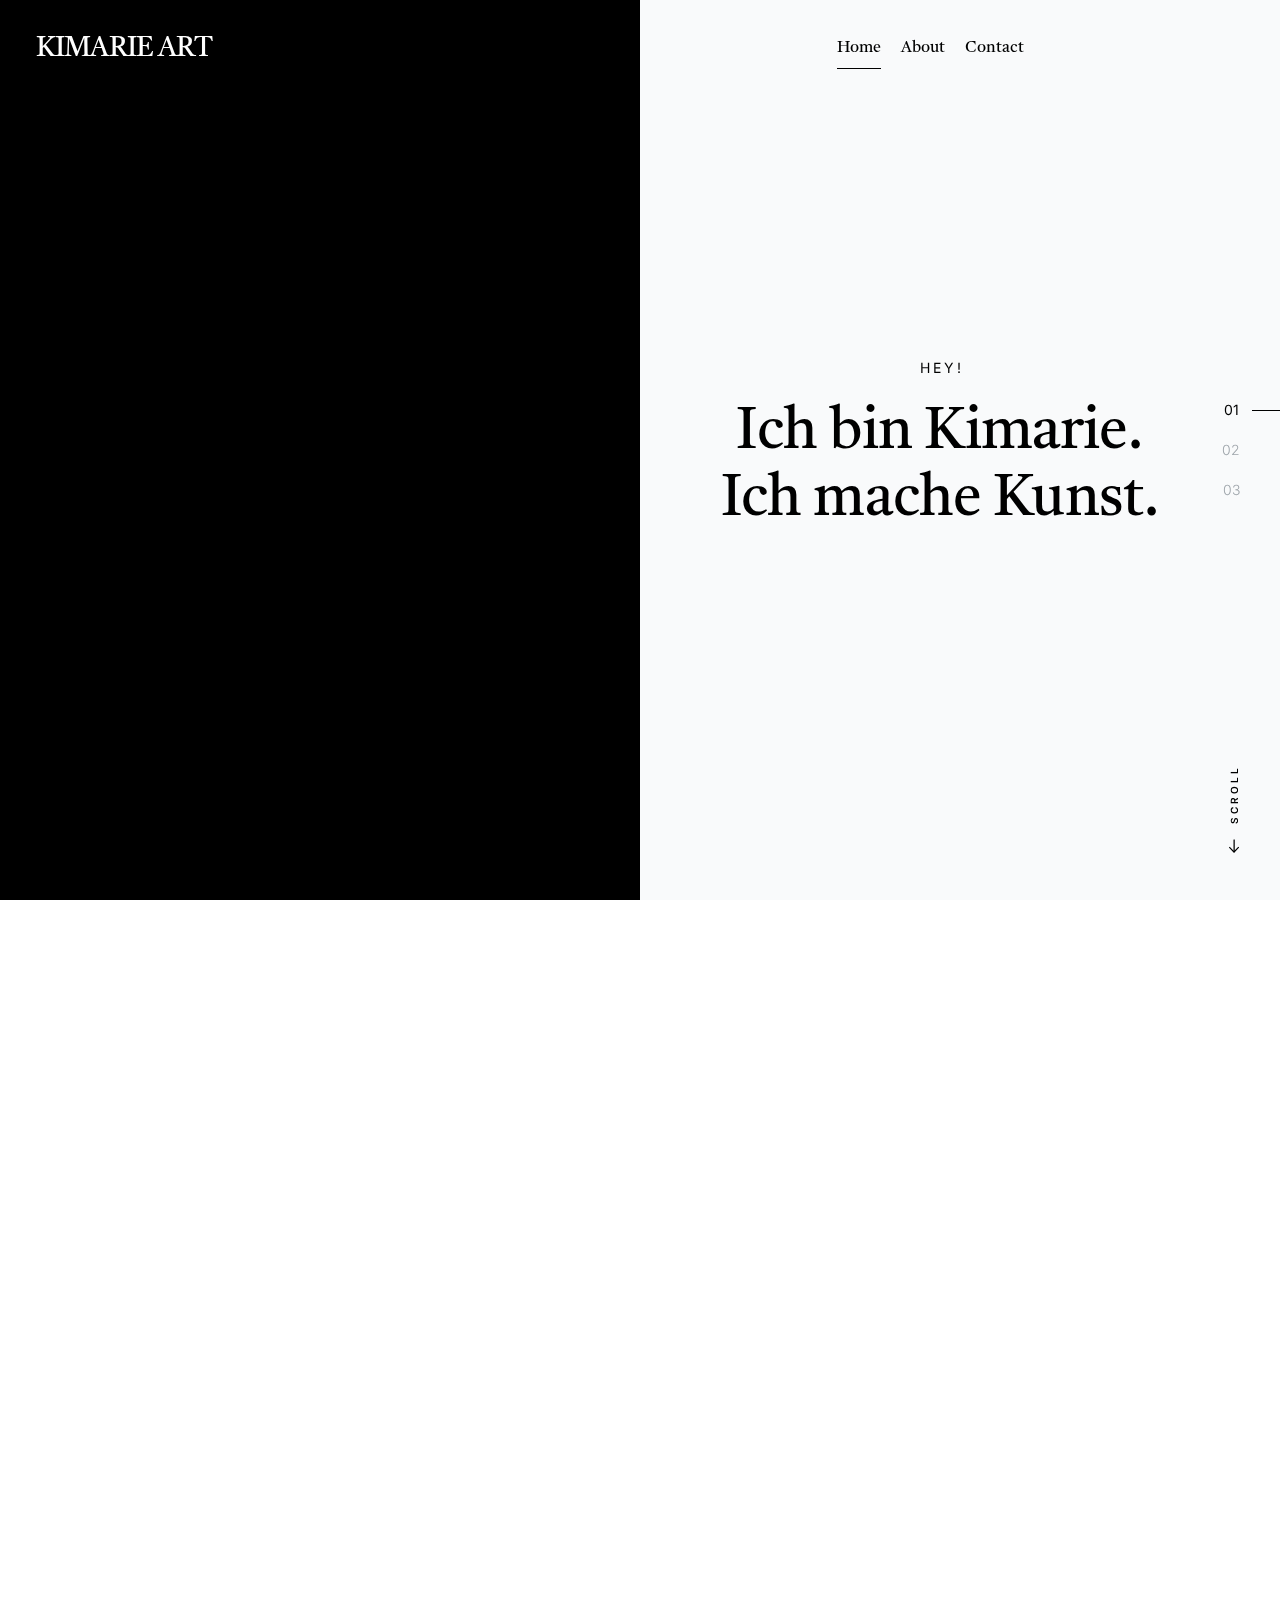
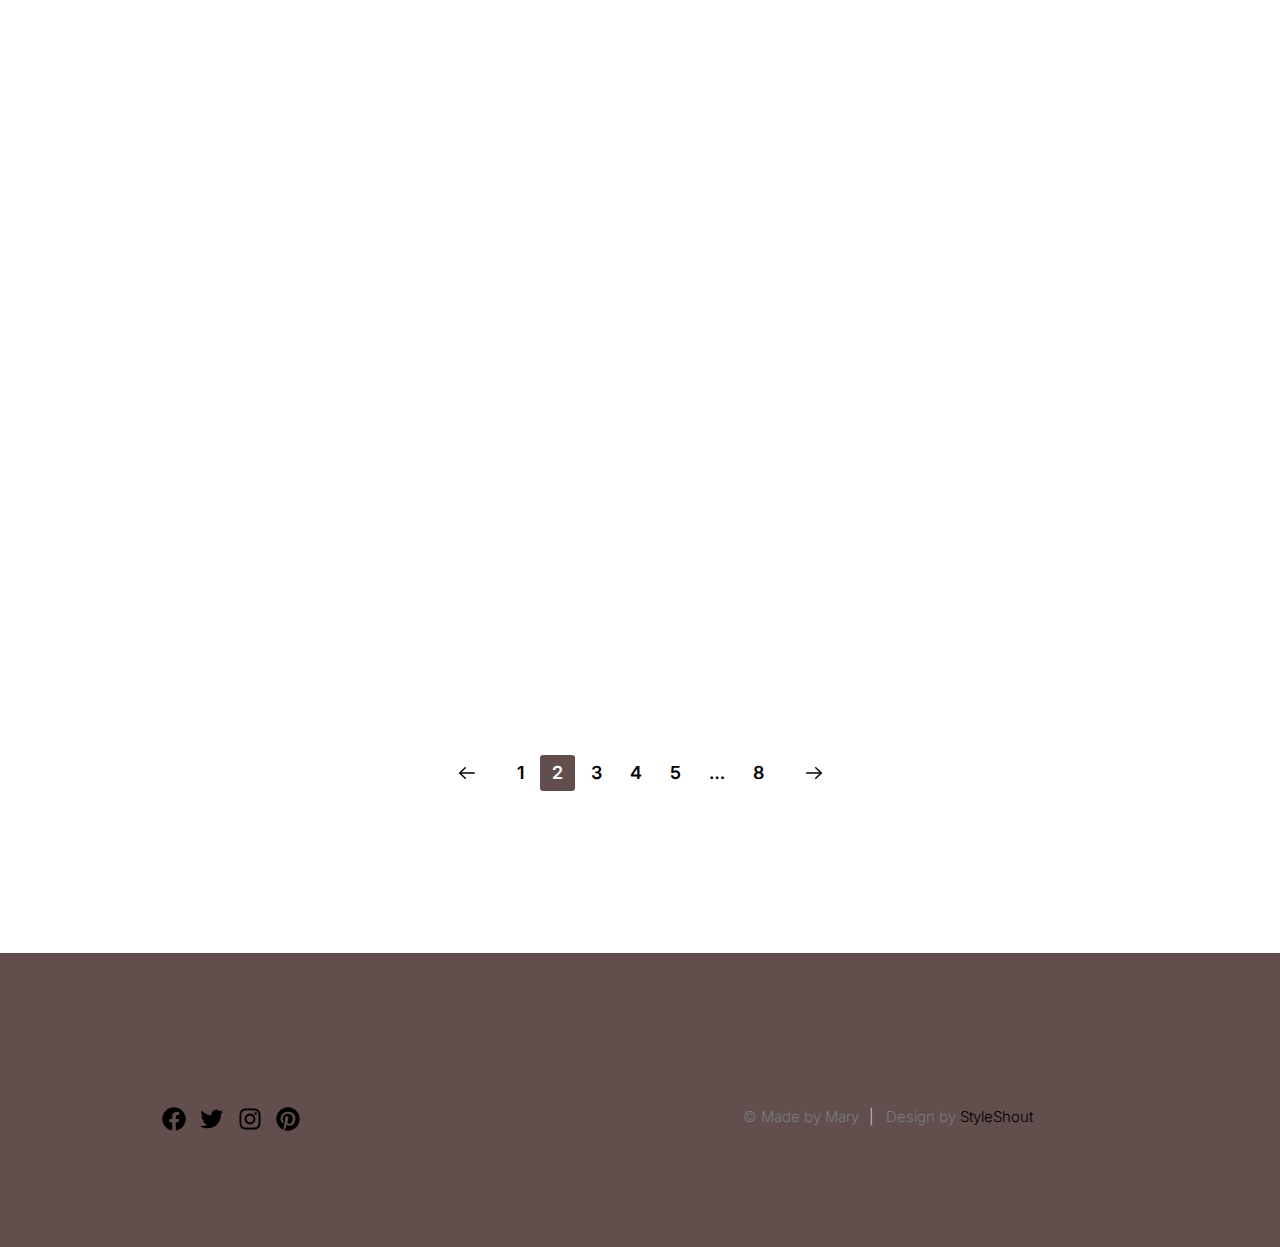
==== commit 68575f1a: "Pictures added" ====
--- a/index.html
+++ b/index.html
@@ -189,10 +189,435 @@
                             </div> <!-- end entry__text -->
                         
                         </article> <!-- end article -->
-
-
+                        
+                        <article class="brick entry" data-animate-el>
+        
+                            <div class="entry__thumb">
+                                <a href="single-standard.html" class="thumb-link">
+                                    <img src="images/gallery/gallery-2.jpg" 
+                                        alt="">
+                                </a>
+                            </div> <!-- end entry__thumb -->
+        
+                            <div class="entry__text">
+                                <div class="entry__header">
+                                    <h1 class="entry__title"><a href="single-standard.html"> Title</a></h1>
+                                 </div>
+                                <a class="entry__more-link" href="#0">Country, materials, year</a>
+                            </div> <!-- end entry__text -->
+                        
+                        </article> <!-- end article -->
+                        
+                        <article class="brick entry" data-animate-el>
+        
+                            <div class="entry__thumb">
+                                <a href="single-standard.html" class="thumb-link">
+                                    <img src="images/gallery/gallery-3.jpg" 
+                                        alt="">
+                                </a>
+                            </div> <!-- end entry__thumb -->
+        
+                            <div class="entry__text">
+                                <div class="entry__header">
+                                    <h1 class="entry__title"><a href="single-standard.html"> Title</a></h1>
+                                 </div>
+                                <a class="entry__more-link" href="#0">Country, materials, year</a>
+                            </div> <!-- end entry__text -->
+                        
+                        </article> <!-- end article -->
+                        <article class="brick entry" data-animate-el>
+        
+                            <div class="entry__thumb">
+                                <a href="single-standard.html" class="thumb-link">
+                                    <img src="images/gallery/gallery-4.jpg" 
+                                        alt="">
+                                </a>
+                            </div> <!-- end entry__thumb -->
+        
+                            <div class="entry__text">
+                                <div class="entry__header">
+                                    <h1 class="entry__title"><a href="single-standard.html"> Title</a></h1>
+                                 </div>
+                                <a class="entry__more-link" href="#0">Country, materials, year</a>
+                            </div> <!-- end entry__text -->
+                        
+                        </article> <!-- end article -->
+                        <article class="brick entry" data-animate-el>
+        
+                            <div class="entry__thumb">
+                                <a href="single-standard.html" class="thumb-link">
+                                    <img src="images/gallery/gallery-5.jpg" 
+                                        alt="">
+                                </a>
+                            </div> <!-- end entry__thumb -->
+        
+                            <div class="entry__text">
+                                <div class="entry__header">
+                                    <h1 class="entry__title"><a href="single-standard.html"> Title</a></h1>
+                                 </div>
+                                <a class="entry__more-link" href="#0">Country, materials, year</a>
+                            </div> <!-- end entry__text -->
+                        
+                        </article> <!-- end article -->
+                        <article class="brick entry" data-animate-el>
+        
+                            <div class="entry__thumb">
+                                <a href="single-standard.html" class="thumb-link">
+                                    <img src="images/gallery/gallery-6.jpg" 
+                                        alt="">
+                                </a>
+                            </div> <!-- end entry__thumb -->
+        
+                            <div class="entry__text">
+                                <div class="entry__header">
+                                    <h1 class="entry__title"><a href="single-standard.html"> Title</a></h1>
+                                 </div>
+                                <a class="entry__more-link" href="#0">Country, materials, year</a>
+                            </div> <!-- end entry__text -->
+                        
+                        </article> <!-- end article -->
+                        <article class="brick entry" data-animate-el>
+        
+                            <div class="entry__thumb">
+                                <a href="single-standard.html" class="thumb-link">
+                                    <img src="images/gallery/gallery-7.jpg" 
+                                        alt="">
+                                </a>
+                            </div> <!-- end entry__thumb -->
+        
+                            <div class="entry__text">
+                                <div class="entry__header">
+                                    <h1 class="entry__title"><a href="single-standard.html"> Title</a></h1>
+                                 </div>
+                                <a class="entry__more-link" href="#0">Country, materials, year</a>
+                            </div> <!-- end entry__text -->
+                        
+                        </article> <!-- end article -->
+                        <article class="brick entry" data-animate-el>
+        
+                            <div class="entry__thumb">
+                                <a href="single-standard.html" class="thumb-link">
+                                    <img src="images/gallery/gallery-8.jpg" 
+                                        alt="">
+                                </a>
+                            </div> <!-- end entry__thumb -->
+        
+                            <div class="entry__text">
+                                <div class="entry__header">
+                                    <h1 class="entry__title"><a href="single-standard.html"> Title</a></h1>
+                                 </div>
+                                <a class="entry__more-link" href="#0">Country, materials, year</a>
+                            </div> <!-- end entry__text -->
+                        
+                        </article> <!-- end article -->
+                        <article class="brick entry" data-animate-el>
+        
+                            <div class="entry__thumb">
+                                <a href="single-standard.html" class="thumb-link">
+                                    <img src="images/gallery/gallery-9.jpg" 
+                                        alt="">
+                                </a>
+                            </div> <!-- end entry__thumb -->
+        
+                            <div class="entry__text">
+                                <div class="entry__header">
+                                    <h1 class="entry__title"><a href="single-standard.html"> Title</a></h1>
+                                 </div>
+                                <a class="entry__more-link" href="#0">Country, materials, year</a>
+                            </div> <!-- end entry__text -->
+                        
+                        </article> <!-- end article -->
+                        <article class="brick entry" data-animate-el>
+        
+                            <div class="entry__thumb">
+                                <a href="single-standard.html" class="thumb-link">
+                                    <img src="images/gallery/gallery-10.jpg" 
+                                        alt="">
+                                </a>
+                            </div> <!-- end entry__thumb -->
+        
+                            <div class="entry__text">
+                                <div class="entry__header">
+                                    <h1 class="entry__title"><a href="single-standard.html"> Title</a></h1>
+                                 </div>
+                                <a class="entry__more-link" href="#0">Country, materials, year</a>
+                            </div> <!-- end entry__text -->
+                        
+                        </article> <!-- end article -->
+                        <article class="brick entry" data-animate-el>
+        
+                            <div class="entry__thumb">
+                                <a href="single-standard.html" class="thumb-link">
+                                    <img src="images/gallery/gallery-11.jpg" 
+                                        alt="">
+                                </a>
+                            </div> <!-- end entry__thumb -->
+        
+                            <div class="entry__text">
+                                <div class="entry__header">
+                                    <h1 class="entry__title"><a href="single-standard.html"> Title</a></h1>
+                                 </div>
+                                <a class="entry__more-link" href="#0">Country, materials, year</a>
+                            </div> <!-- end entry__text -->
+                        
+                        </article> <!-- end article -->
+                        <article class="brick entry" data-animate-el>
+        
+                            <div class="entry__thumb">
+                                <a href="single-standard.html" class="thumb-link">
+                                    <img src="images/gallery/gallery-12.jpg" 
+                                        alt="">
+                                </a>
+                            </div> <!-- end entry__thumb -->
+        
+                            <div class="entry__text">
+                                <div class="entry__header">
+                                    <h1 class="entry__title"><a href="single-standard.html"> Title</a></h1>
+                                 </div>
+                                <a class="entry__more-link" href="#0">Country, materials, year</a>
+                            </div> <!-- end entry__text -->
+                        
+                        </article> <!-- end article -->
+                        <article class="brick entry" data-animate-el>
+        
+                            <div class="entry__thumb">
+                                <a href="single-standard.html" class="thumb-link">
+                                    <img src="images/gallery/gallery-12.jpg" 
+                                        alt="">
+                                </a>
+                            </div> <!-- end entry__thumb -->
+        
+                            <div class="entry__text">
+                                <div class="entry__header">
+                                    <h1 class="entry__title"><a href="single-standard.html"> Title</a></h1>
+                                 </div>
+                                <a class="entry__more-link" href="#0">Country, materials, year</a>
+                            </div> <!-- end entry__text -->
+                        
+                        </article> <!-- end article -->
+                        <article class="brick entry" data-animate-el>
+        
+                            <div class="entry__thumb">
+                                <a href="single-standard.html" class="thumb-link">
+                                    <img src="images/gallery/gallery-13.jpg" 
+                                        alt="">
+                                </a>
+                            </div> <!-- end entry__thumb -->
+        
+                            <div class="entry__text">
+                                <div class="entry__header">
+                                    <h1 class="entry__title"><a href="single-standard.html"> Title</a></h1>
+                                 </div>
+                                <a class="entry__more-link" href="#0">Country, materials, year</a>
+                            </div> <!-- end entry__text -->
+                        
+                        </article> <!-- end article -->
+                        <article class="brick entry" data-animate-el>
+        
+                            <div class="entry__thumb">
+                                <a href="single-standard.html" class="thumb-link">
+                                    <img src="images/gallery/gallery-14.jpg" 
+                                        alt="">
+                                </a>
+                            </div> <!-- end entry__thumb -->
+        
+                            <div class="entry__text">
+                                <div class="entry__header">
+                                    <h1 class="entry__title"><a href="single-standard.html"> Title</a></h1>
+                                 </div>
+                                <a class="entry__more-link" href="#0">Country, materials, year</a>
+                            </div> <!-- end entry__text -->
+                        
+                        </article> <!-- end article -->
+                        <article class="brick entry" data-animate-el>
+        
+                            <div class="entry__thumb">
+                                <a href="single-standard.html" class="thumb-link">
+                                    <img src="images/gallery/gallery-15.jpg" 
+                                        alt="">
+                                </a>
+                            </div> <!-- end entry__thumb -->
+        
+                            <div class="entry__text">
+                                <div class="entry__header">
+                                    <h1 class="entry__title"><a href="single-standard.html"> Title</a></h1>
+                                 </div>
+                                <a class="entry__more-link" href="#0">Country, materials, year</a>
+                            </div> <!-- end entry__text -->
+                        
+                        </article> <!-- end article -->
+                        <article class="brick entry" data-animate-el>
+        
+                            <div class="entry__thumb">
+                                <a href="single-standard.html" class="thumb-link">
+                                    <img src="images/gallery/gallery-16.jpg" 
+                                        alt="">
+                                </a>
+                            </div> <!-- end entry__thumb -->
+        
+                            <div class="entry__text">
+                                <div class="entry__header">
+                                    <h1 class="entry__title"><a href="single-standard.html"> Title</a></h1>
+                                 </div>
+                                <a class="entry__more-link" href="#0">Country, materials, year</a>
+                            </div> <!-- end entry__text -->
+                        
+                        </article> <!-- end article -->
+                        <article class="brick entry" data-animate-el>
+        
+                            <div class="entry__thumb">
+                                <a href="single-standard.html" class="thumb-link">
+                                    <img src="images/gallery/gallery-17.jpg" 
+                                        alt="">
+                                </a>
+                            </div> <!-- end entry__thumb -->
+        
+                            <div class="entry__text">
+                                <div class="entry__header">
+                                    <h1 class="entry__title"><a href="single-standard.html"> Title</a></h1>
+                                 </div>
+                                <a class="entry__more-link" href="#0">Country, materials, year</a>
+                            </div> <!-- end entry__text -->
+                        
+                        </article> <!-- end article -->
+                        <article class="brick entry" data-animate-el>
+        
+                            <div class="entry__thumb">
+                                <a href="single-standard.html" class="thumb-link">
+                                    <img src="images/gallery/gallery-18.jpg" 
+                                        alt="">
+                                </a>
+                            </div> <!-- end entry__thumb -->
+        
+                            <div class="entry__text">
+                                <div class="entry__header">
+                                    <h1 class="entry__title"><a href="single-standard.html"> Title</a></h1>
+                                 </div>
+                                <a class="entry__more-link" href="#0">Country, materials, year</a>
+                            </div> <!-- end entry__text -->
+                        
+                        </article> <!-- end article -->
+                        <article class="brick entry" data-animate-el>
+        
+                            <div class="entry__thumb">
+                                <a href="single-standard.html" class="thumb-link">
+                                    <img src="images/gallery/gallery-19.jpg" 
+                                        alt="">
+                                </a>
+                            </div> <!-- end entry__thumb -->
+        
+                            <div class="entry__text">
+                                <div class="entry__header">
+                                    <h1 class="entry__title"><a href="single-standard.html"> Title</a></h1>
+                                 </div>
+                                <a class="entry__more-link" href="#0">Country, materials, year</a>
+                            </div> <!-- end entry__text -->
+                        
+                        </article> <!-- end article -->
+                        <article class="brick entry" data-animate-el>
+        
+                            <div class="entry__thumb">
+                                <a href="single-standard.html" class="thumb-link">
+                                    <img src="images/gallery/gallery-20.jpg" 
+                                        alt="">
+                                </a>
+                            </div> <!-- end entry__thumb -->
+        
+                            <div class="entry__text">
+                                <div class="entry__header">
+                                    <h1 class="entry__title"><a href="single-standard.html"> Title</a></h1>
+                                 </div>
+                                <a class="entry__more-link" href="#0">Country, materials, year</a>
+                            </div> <!-- end entry__text -->
+                        
+                        </article> <!-- end article -->
+                        <article class="brick entry" data-animate-el>
+        
+                            <div class="entry__thumb">
+                                <a href="single-standard.html" class="thumb-link">
+                                    <img src="images/gallery/gallery-21.jpg" 
+                                        alt="">
+                                </a>
+                            </div> <!-- end entry__thumb -->
+        
+                            <div class="entry__text">
+                                <div class="entry__header">
+                                    <h1 class="entry__title"><a href="single-standard.html"> Title</a></h1>
+                                 </div>
+                                <a class="entry__more-link" href="#0">Country, materials, year</a>
+                            </div> <!-- end entry__text -->
+                        
+                        </article> <!-- end article -->
+                        <article class="brick entry" data-animate-el>
+        
+                            <div class="entry__thumb">
+                                <a href="single-standard.html" class="thumb-link">
+                                    <img src="images/gallery/gallery-22.jpg" 
+                                        alt="">
+                                </a>
+                            </div> <!-- end entry__thumb -->
+        
+                            <div class="entry__text">
+                                <div class="entry__header">
+                                    <h1 class="entry__title"><a href="single-standard.html"> Title</a></h1>
+                                 </div>
+                                <a class="entry__more-link" href="#0">Country, materials, year</a>
+                            </div> <!-- end entry__text -->
+                        
+                        </article> <!-- end article -->
+                        <article class="brick entry" data-animate-el>
+        
+                            <div class="entry__thumb">
+                                <a href="single-standard.html" class="thumb-link">
+                                    <img src="images/gallery/gallery-23.jpg" 
+                                        alt="">
+                                </a>
+                            </div> <!-- end entry__thumb -->
+        
+                            <div class="entry__text">
+                                <div class="entry__header">
+                                    <h1 class="entry__title"><a href="single-standard.html"> Title</a></h1>
+                                 </div>
+                                <a class="entry__more-link" href="#0">Country, materials, year</a>
+                            </div> <!-- end entry__text -->
+                        
+                        </article> <!-- end article -->
+                        <article class="brick entry" data-animate-el>
+        
+                            <div class="entry__thumb">
+                                <a href="single-standard.html" class="thumb-link">
+                                    <img src="images/gallery/gallery-24.jpg" 
+                                        alt="">
+                                </a>
+                            </div> <!-- end entry__thumb -->
+        
+                            <div class="entry__text">
+                                <div class="entry__header">
+                                    <h1 class="entry__title"><a href="single-standard.html"> Title</a></h1>
+                                 </div>
+                                <a class="entry__more-link" href="#0">Country, materials, year</a>
+                            </div> <!-- end entry__text -->
+                        
+                        </article> <!-- end article -->
+                        <article class="brick entry" data-animate-el>
+        
+                            <div class="entry__thumb">
+                                <a href="single-standard.html" class="thumb-link">
+                                    <img src="images/gallery/gallery-25.jpg" 
+                                        alt="">
+                                </a>
+                            </div> <!-- end entry__thumb -->
+        
+                            <div class="entry__text">
+                                <div class="entry__header">
+                                    <h1 class="entry__title"><a href="single-standard.html"> Title</a></h1>
+                                 </div>
+                                <a class="entry__more-link" href="#0">Country, materials, year</a>
+                            </div> <!-- end entry__text -->
+                        
+                        </article> <!-- end article -->
                     </div> <!-- end bricks-wrapper -->
-
+                    
                 </div> <!-- end masonry-->
 
 
